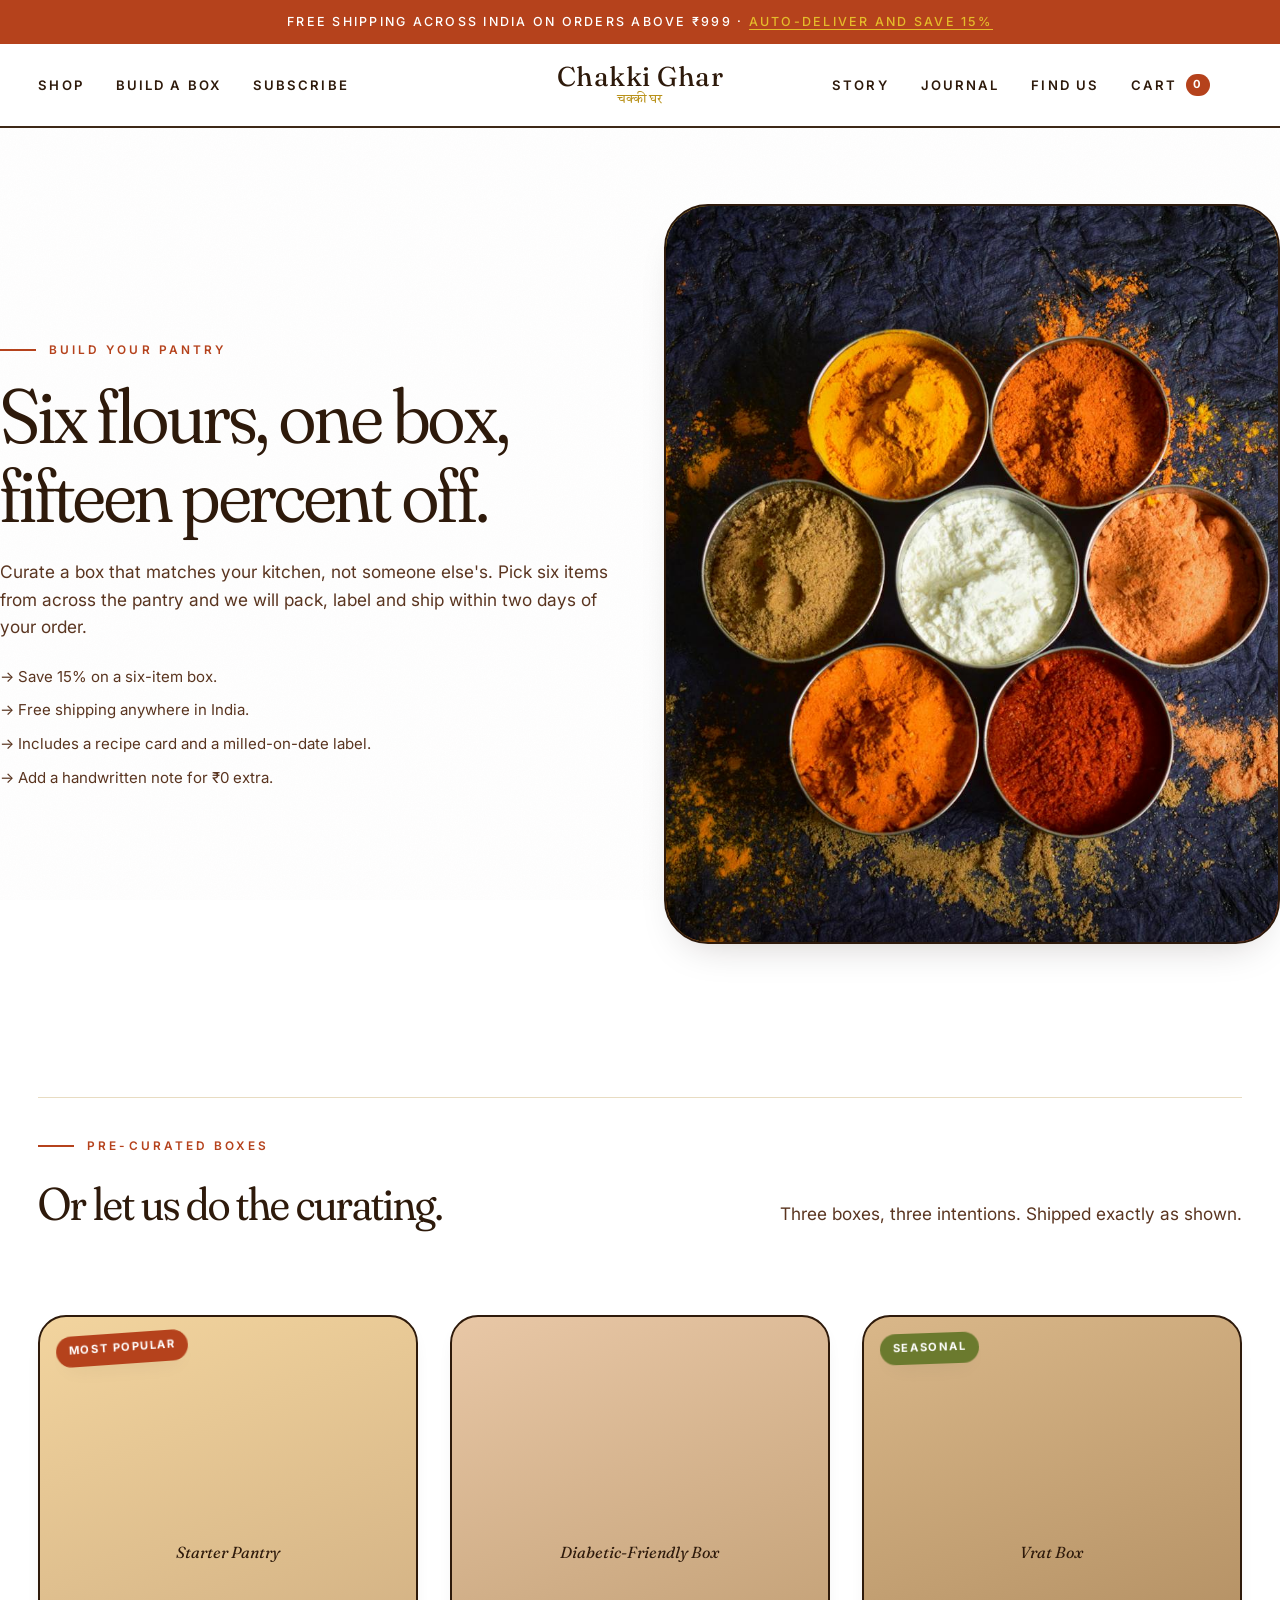
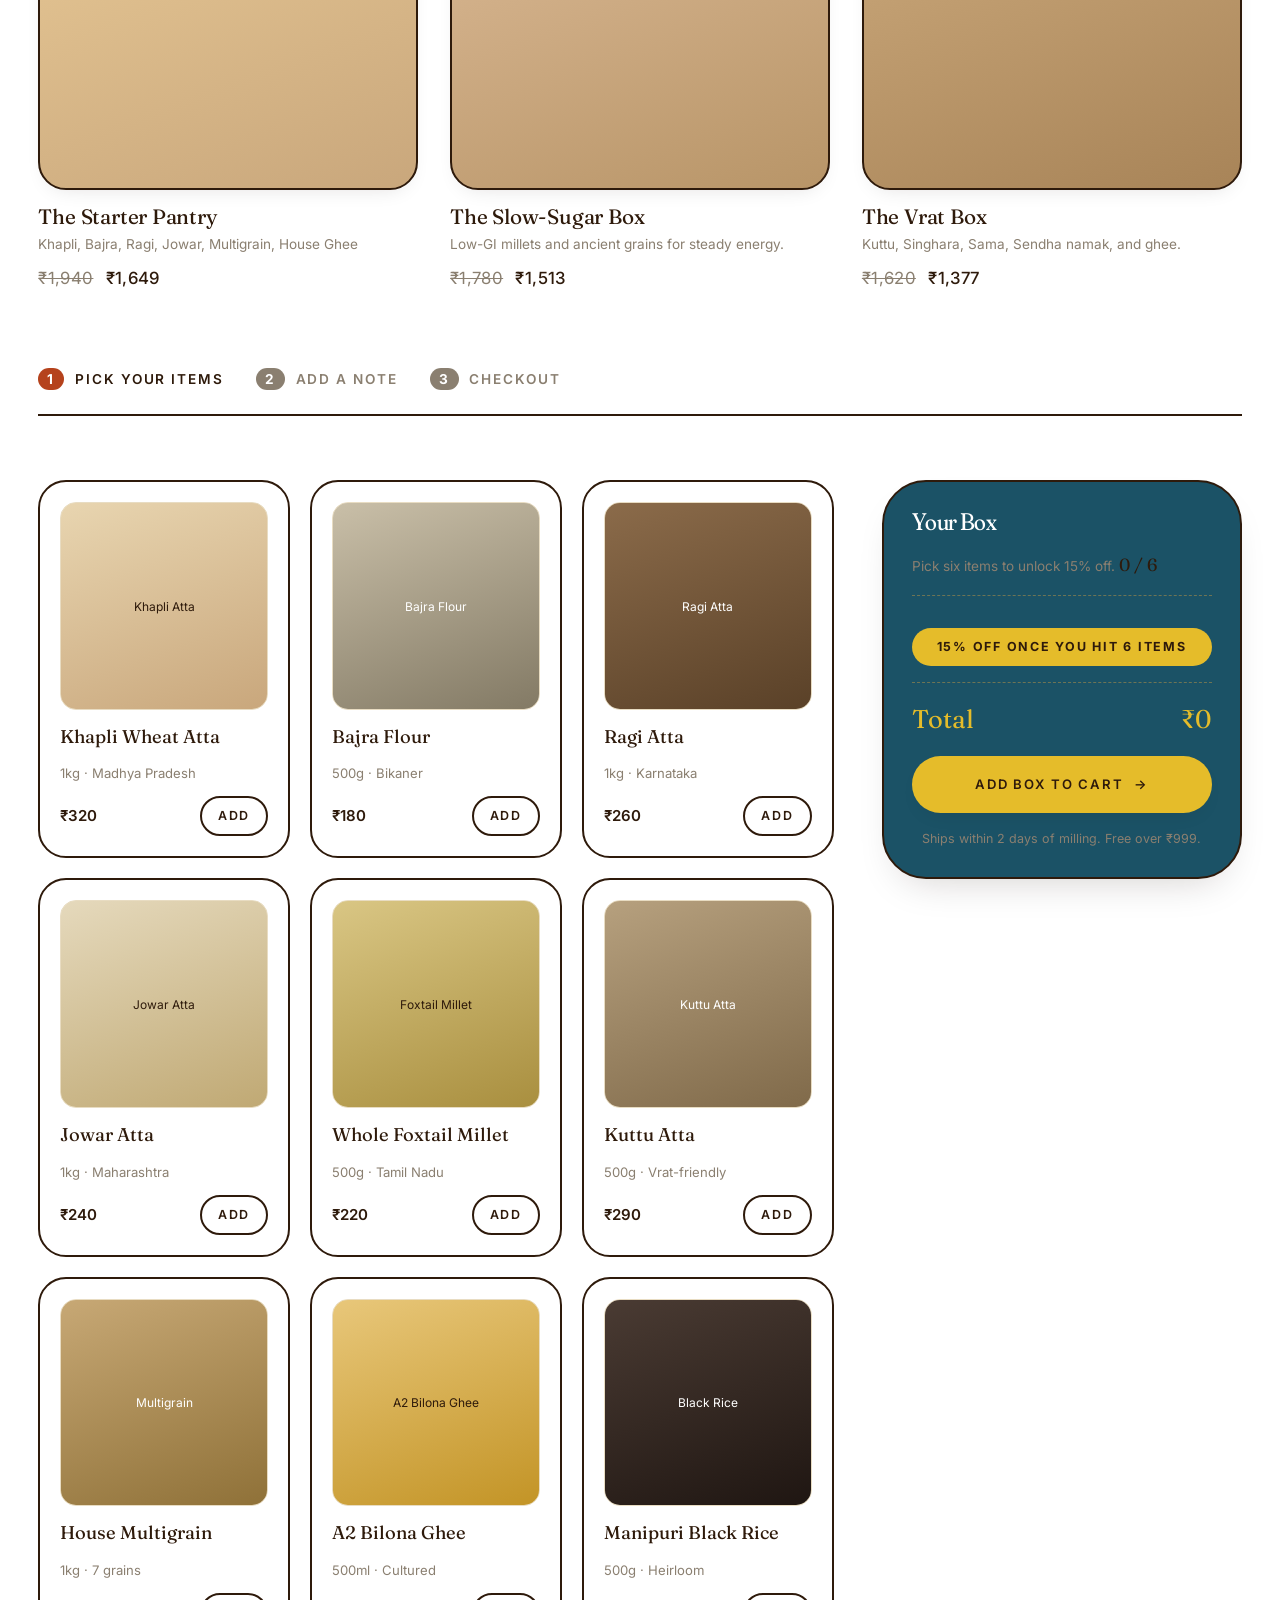
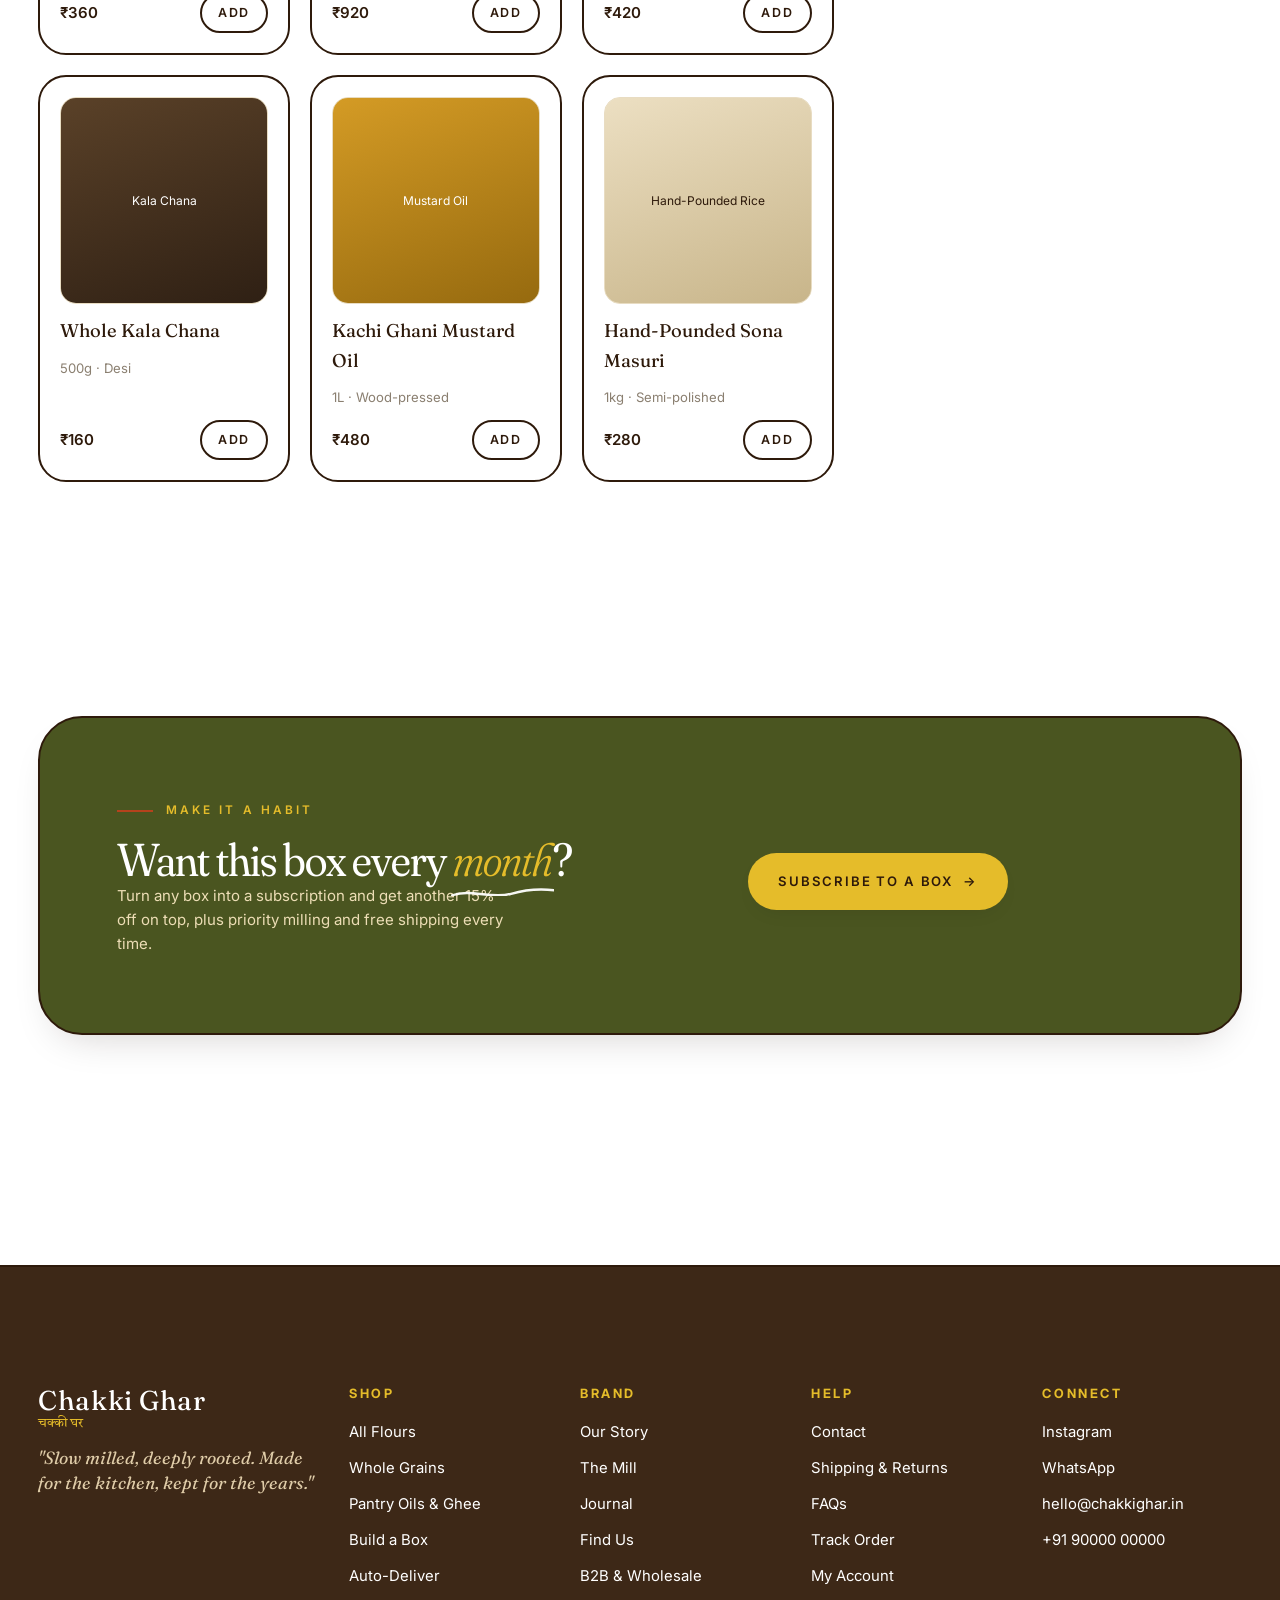
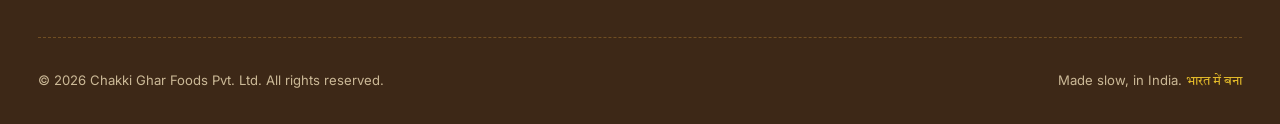
==== bundles.html @ f252a750 "Add files via upload" ====
<!doctype html>
<html lang="en">
<head>
  <meta charset="utf-8" />
  <meta name="viewport" content="width=device-width, initial-scale=1" />
  <title>Build a Box · Chakki Ghar</title>
  <meta name="description" content="Curate your own pantry box. Six items, fifteen percent off." />
  <link rel="preconnect" href="https://fonts.googleapis.com" />
  <link rel="preconnect" href="https://fonts.gstatic.com" crossorigin />
  <link href="https://fonts.googleapis.com/css2?family=Fraunces:ital,opsz,wght,SOFT@0,9..144,300..600,30..100;1,9..144,300..600,30..100&family=Inter:wght@400;500;600&family=Tiro+Devanagari+Hindi:ital@0;1&display=swap" rel="stylesheet" />
  <link rel="stylesheet" href="assets/css/styles.css" />
</head>
<body>

  <div class="top-bar">Free shipping across India on orders above ₹999 · <a href="subscribe.html">Auto-deliver and save 15%</a></div>

  <header class="site-header">
    <nav class="nav">
      <ul class="nav-links left">
        <li><a href="shop.html">Shop</a></li>
        <li><a href="bundles.html">Build a Box</a></li>
        <li><a href="subscribe.html">Subscribe</a></li>
      </ul>
      <a href="index.html" class="logo">Chakki Ghar<span class="sub deva">चक्की घर</span></a>
      <ul class="nav-links right">
        <li><a href="story.html">Story</a></li>
        <li><a href="journal.html">Journal</a></li>
        <li><a href="locator.html">Find Us</a></li>
        <li><button class="icon-btn"><span class="nav-text">Cart</span><span class="cart-count">0</span></button></li>
        <li><button class="mobile-toggle" id="menuToggle"><span></span><span></span><span></span></button></li>
      </ul>
    </nav>
  </header>

  <nav class="mobile-menu" id="mobileMenu">
    <button class="mobile-close" id="menuClose">Close</button>
    <a href="shop.html">Shop</a><a href="bundles.html">Build a Box</a><a href="subscribe.html">Subscribe</a>
    <a href="story.html">Story</a><a href="journal.html">Journal</a><a href="locator.html">Find Us</a>
  </nav>

  <!-- HERO -->
  <section class="container bundle-hero">
    <div class="reveal">
      <span class="eyebrow">Build Your Pantry</span>
      <h1 style="margin-top: 1rem;">Six flours, one box, fifteen percent off.</h1>
      <p class="lede" style="margin-bottom: 1.5rem;">Curate a box that matches your kitchen, not someone else's. Pick six items from across the pantry and we will pack, label and ship within two days of your order.</p>
      <ul style="list-style: none; display: flex; flex-direction: column; gap: 0.6rem; margin: 1.5rem 0; color: var(--ink-soft);">
        <li>→ Save 15% on a six-item box.</li>
        <li>→ Free shipping anywhere in India.</li>
        <li>→ Includes a recipe card and a milled-on-date label.</li>
        <li>→ Add a handwritten note for ₹0 extra.</li>
      </ul>
    </div>
    <div class="image reveal">
      <img src="assets/images/stock/spices-flatlay.jpg" alt="Editorial flatlay of pantry jars and spices" />
    </div>
  </section>

  <!-- PRESET BOXES -->
  <section class="section-tight">
    <div class="container">
      <div class="section-head reveal">
        <div><span class="eyebrow">Pre-Curated Boxes</span><h2>Or let us do the curating.</h2></div>
        <p class="lede">Three boxes, three intentions. Shipped exactly as shown.</p>
      </div>
      <div class="product-grid" style="grid-template-columns: repeat(3, 1fr);">
        <a href="#" class="product-card reveal">
          <div class="media"><div class="img-placeholder">Starter Pantry</div><div class="badge">Most Popular</div></div>
          <div class="info">
            <span class="name">The Starter Pantry</span>
            <span class="meta">Khapli, Bajra, Ragi, Jowar, Multigrain, House Ghee</span>
            <span class="price"><s>₹1,940</s> ₹1,649</span>
          </div>
        </a>
        <a href="#" class="product-card reveal">
          <div class="media"><div class="img-placeholder">Diabetic-Friendly Box</div></div>
          <div class="info">
            <span class="name">The Slow-Sugar Box</span>
            <span class="meta">Low-GI millets and ancient grains for steady energy.</span>
            <span class="price"><s>₹1,780</s> ₹1,513</span>
          </div>
        </a>
        <a href="#" class="product-card reveal">
          <div class="media"><div class="img-placeholder">Vrat Box</div><div class="badge">Seasonal</div></div>
          <div class="info">
            <span class="name">The Vrat Box</span>
            <span class="meta">Kuttu, Singhara, Sama, Sendha namak, and ghee.</span>
            <span class="price"><s>₹1,620</s> ₹1,377</span>
          </div>
        </a>
      </div>
    </div>
  </section>

  <!-- BUILDER -->
  <section class="container">
    <div class="builder-steps reveal">
      <span class="step active"><span class="num">1</span> Pick your items</span>
      <span class="step"><span class="num">2</span> Add a note</span>
      <span class="step"><span class="num">3</span> Checkout</span>
    </div>

    <div class="bundle-builder">
      <div>
        <div class="builder-grid reveal">
          <div class="b-card" data-price="320">
            <div class="media"><div class="img-placeholder" style="position:absolute;inset:0;display:grid;place-items:center;background:linear-gradient(160deg, #E8D5B0, #C9A77C);font-size:0.75rem;color:var(--ink);">Khapli Atta</div></div>
            <span class="name">Khapli Wheat Atta</span>
            <span class="meta">1kg · Madhya Pradesh</span>
            <div class="add"><span class="price">₹320</span><button>Add</button></div>
          </div>
          <div class="b-card" data-price="180">
            <div class="media"><div class="img-placeholder" style="position:absolute;inset:0;display:grid;place-items:center;background:linear-gradient(160deg, #C9BFA8, #837A65);font-size:0.75rem;color:var(--paper);">Bajra Flour</div></div>
            <span class="name">Bajra Flour</span>
            <span class="meta">500g · Bikaner</span>
            <div class="add"><span class="price">₹180</span><button>Add</button></div>
          </div>
          <div class="b-card" data-price="260">
            <div class="media"><div class="img-placeholder" style="position:absolute;inset:0;display:grid;place-items:center;background:linear-gradient(160deg, #8B6B4A, #5A4128);font-size:0.75rem;color:var(--paper);">Ragi Atta</div></div>
            <span class="name">Ragi Atta</span>
            <span class="meta">1kg · Karnataka</span>
            <div class="add"><span class="price">₹260</span><button>Add</button></div>
          </div>
          <div class="b-card" data-price="240">
            <div class="media"><div class="img-placeholder" style="position:absolute;inset:0;display:grid;place-items:center;background:linear-gradient(160deg, #E5D9BC, #C0A974);font-size:0.75rem;color:var(--ink);">Jowar Atta</div></div>
            <span class="name">Jowar Atta</span>
            <span class="meta">1kg · Maharashtra</span>
            <div class="add"><span class="price">₹240</span><button>Add</button></div>
          </div>
          <div class="b-card" data-price="220">
            <div class="media"><div class="img-placeholder" style="position:absolute;inset:0;display:grid;place-items:center;background:linear-gradient(160deg, #D9C684, #A98F3F);font-size:0.75rem;color:var(--ink);">Foxtail Millet</div></div>
            <span class="name">Whole Foxtail Millet</span>
            <span class="meta">500g · Tamil Nadu</span>
            <div class="add"><span class="price">₹220</span><button>Add</button></div>
          </div>
          <div class="b-card" data-price="290">
            <div class="media"><div class="img-placeholder" style="position:absolute;inset:0;display:grid;place-items:center;background:linear-gradient(160deg, #B6A07E, #806A4A);font-size:0.75rem;color:var(--paper);">Kuttu Atta</div></div>
            <span class="name">Kuttu Atta</span>
            <span class="meta">500g · Vrat-friendly</span>
            <div class="add"><span class="price">₹290</span><button>Add</button></div>
          </div>
          <div class="b-card" data-price="360">
            <div class="media"><div class="img-placeholder" style="position:absolute;inset:0;display:grid;place-items:center;background:linear-gradient(160deg, #C7A875, #8F7138);font-size:0.75rem;color:var(--paper);">Multigrain</div></div>
            <span class="name">House Multigrain</span>
            <span class="meta">1kg · 7 grains</span>
            <div class="add"><span class="price">₹360</span><button>Add</button></div>
          </div>
          <div class="b-card" data-price="920">
            <div class="media"><div class="img-placeholder" style="position:absolute;inset:0;display:grid;place-items:center;background:linear-gradient(160deg, #E8C77A, #C39426);font-size:0.75rem;color:var(--ink);">A2 Bilona Ghee</div></div>
            <span class="name">A2 Bilona Ghee</span>
            <span class="meta">500ml · Cultured</span>
            <div class="add"><span class="price">₹920</span><button>Add</button></div>
          </div>
          <div class="b-card" data-price="420">
            <div class="media"><div class="img-placeholder" style="position:absolute;inset:0;display:grid;place-items:center;background:linear-gradient(160deg, #4A3B33, #1F1612);font-size:0.75rem;color:var(--paper);">Black Rice</div></div>
            <span class="name">Manipuri Black Rice</span>
            <span class="meta">500g · Heirloom</span>
            <div class="add"><span class="price">₹420</span><button>Add</button></div>
          </div>
          <div class="b-card" data-price="160">
            <div class="media"><div class="img-placeholder" style="position:absolute;inset:0;display:grid;place-items:center;background:linear-gradient(160deg, #5A4128, #2F2014);font-size:0.75rem;color:var(--paper);">Kala Chana</div></div>
            <span class="name">Whole Kala Chana</span>
            <span class="meta">500g · Desi</span>
            <div class="add"><span class="price">₹160</span><button>Add</button></div>
          </div>
          <div class="b-card" data-price="480">
            <div class="media"><div class="img-placeholder" style="position:absolute;inset:0;display:grid;place-items:center;background:linear-gradient(160deg, #D49B25, #966A0F);font-size:0.75rem;color:var(--paper);">Mustard Oil</div></div>
            <span class="name">Kachi Ghani Mustard Oil</span>
            <span class="meta">1L · Wood-pressed</span>
            <div class="add"><span class="price">₹480</span><button>Add</button></div>
          </div>
          <div class="b-card" data-price="280">
            <div class="media"><div class="img-placeholder" style="position:absolute;inset:0;display:grid;place-items:center;background:linear-gradient(160deg, #ECDFC2, #C8B58A);font-size:0.75rem;color:var(--ink);">Hand-Pounded Rice</div></div>
            <span class="name">Hand-Pounded Sona Masuri</span>
            <span class="meta">1kg · Semi-polished</span>
            <div class="add"><span class="price">₹280</span><button>Add</button></div>
          </div>
        </div>
      </div>

      <aside class="bundle-summary reveal">
        <h3>Your Box</h3>
        <p style="font-size: 0.85rem; color: var(--warm-grey);">
          Pick six items to unlock 15% off. <span id="bundleCounter" style="font-family: var(--font-display); font-size: 1.1rem; color: var(--ink);">0 / 6</span>
        </p>
        <ul id="bundleList">
          <li style="color: var(--warm-grey); justify-content: center;">Your box is empty</li>
        </ul>
        <div class="save-tag">15% OFF once you hit 6 items</div>
        <div class="totals" id="bundleTotals">
          <span>Total</span><span>₹0</span>
        </div>
        <button class="btn btn-primary" style="width: 100%; justify-content: center; margin-top: 1rem;">Add Box to Cart <span class="arrow">→</span></button>
        <small style="display: block; text-align: center; margin-top: 1rem; color: var(--warm-grey);">Ships within 2 days of milling. Free over ₹999.</small>
      </aside>
    </div>
  </section>

  <section class="section-tight">
    <div class="container">
      <div class="cta-strip reveal">
        <div>
          <span class="eyebrow" style="color: var(--turmeric);">Make it a Habit</span>
          <h2 style="margin-top: 1rem;">Want this box every <em>month</em>?</h2>
          <p>Turn any box into a subscription and get another 15% off on top, plus priority milling and free shipping every time.</p>
        </div>
        <div class="actions">
          <a href="subscribe.html" class="btn btn-primary">Subscribe to a Box <span class="arrow">→</span></a>
        </div>
      </div>
    </div>
  </section>

  <footer class="site-footer">
    <div class="container">
      <div class="footer-grid">
        <div class="brand-block"><div class="logo">Chakki Ghar<span class="sub deva" style="color: var(--turmeric);">चक्की घर</span></div><p>"Slow milled, deeply rooted. Made for the kitchen, kept for the years."</p></div>
        <div><h4>Shop</h4><ul><li><a href="shop.html">All Flours</a></li><li><a href="shop.html">Whole Grains</a></li><li><a href="shop.html">Pantry Oils &amp; Ghee</a></li><li><a href="bundles.html">Build a Box</a></li><li><a href="subscribe.html">Auto-Deliver</a></li></ul></div>
        <div><h4>Brand</h4><ul><li><a href="story.html">Our Story</a></li><li><a href="story.html">The Mill</a></li><li><a href="journal.html">Journal</a></li><li><a href="locator.html">Find Us</a></li><li><a href="locator.html">B2B &amp; Wholesale</a></li></ul></div>
        <div><h4>Help</h4><ul><li><a href="#">Contact</a></li><li><a href="#">Shipping &amp; Returns</a></li><li><a href="#">FAQs</a></li><li><a href="#">Track Order</a></li><li><a href="#">My Account</a></li></ul></div>
        <div><h4>Connect</h4><ul><li><a href="#">Instagram</a></li><li><a href="#">WhatsApp</a></li><li><a href="mailto:hello@chakkighar.in">hello@chakkighar.in</a></li><li><a href="tel:+919000000000">+91 90000 00000</a></li></ul></div>
      </div>
      <div class="footer-bottom"><span>© 2026 Chakki Ghar Foods Pvt. Ltd. All rights reserved.</span><span>Made slow, in India. <span class="deva" style="color: var(--turmeric);">भारत में बना</span></span></div>
    </div>
  </footer>

  <script src="assets/js/main.js"></script>
</body>
</html>
---- assets/css/styles.css ----
/* ============================================================
   Chakki Ghar v2 · Indian maximalism, flowy editorial
   ============================================================ */

:root {
  /* Surfaces — white base */
  --white:        #FFFFFF;
  --cream:        #FFFFFF;
  --cream-soft:   #FAF6EC;
  --paper:        #FFFFFF;
  --paper-2:      #F4ECD8;
  --ink:          #2E1A0B;        /* dark brown body text */
  --ink-soft:     #5A3520;
  --warm-grey:    #8A7F70;
  --warm-grey-2:  #B5A88F;

  /* Five-colour Indian palette */
  --rust:         #B5421C;        /* rust red */
  --rust-deep:    #7E2A0E;
  --peacock:      #1B5266;        /* peacock blue */
  --peacock-deep: #0D344A;
  --teal:         #0E5C58;        /* teal green (more green than peacock) */
  --teal-deep:    #073F3C;
  --brown:        #3D2817;        /* dark brown */
  --brown-deep:   #1F1208;
  --olive:        #6B7A2E;        /* olive green */
  --olive-deep:   #4A5520;
  --yellow:       #E5BC2A;        /* yellow */
  --yellow-deep:  #B89017;
  --ochre:        #C4862A;

  /* Backward-compatible aliases (selectors use these names) */
  --marigold:     #E5BC2A;        /* maps to yellow */
  --marigold-deep:#B89017;
  --kumkum:       #B5421C;        /* maps to rust */
  --kumkum-deep:  #7E2A0E;
  --indigo:       #3D2817;        /* maps to dark brown */
  --indigo-deep:  #1F1208;
  --magenta:      #6B7A2E;        /* maps to olive */
  --magenta-deep: #4A5520;
  --emerald:      #6B7A2E;
  --saffron:      #C4862A;
  --terracotta:   #B5421C;
  --turmeric:     #E5BC2A;
  --border:       #E8DCC2;

  --shadow:       0 18px 40px -20px rgba(26,15,8,0.22);
  --shadow-soft:  0 8px 22px -12px rgba(26,15,8,0.16);

  /* Type */
  --font-display: "Fraunces", "Cormorant Garamond", Georgia, serif;
  --font-body:    "Inter", -apple-system, BlinkMacSystemFont, "Segoe UI", sans-serif;
  --font-deva:    "Tiro Devanagari Hindi", "Fraunces", serif;

  --fs-hero:      clamp(3.2rem, 9vw, 8rem);
  --fs-display:   clamp(2.4rem, 5.5vw, 4.8rem);
  --fs-h2:        clamp(1.9rem, 3.6vw, 3rem);
  --fs-h3:        clamp(1.2rem, 1.9vw, 1.55rem);
  --fs-eyebrow:   0.74rem;
  --fs-body:      0.94rem;
  --fs-lede:      clamp(0.98rem, 1.35vw, 1.1rem);
  --fs-small:     0.82rem;

  --container:    1340px;
  --gutter:       clamp(1.25rem, 3vw, 2.5rem);
  --radius-sm:    6px;
  --radius:       16px;
  --radius-lg:    28px;
  --radius-xl:    44px;
  --radius-pill:  999px;
  --ease:         cubic-bezier(0.2, 0.7, 0.2, 1);
}

/* RESET */
*, *::before, *::after { box-sizing: border-box; }
* { margin: 0; padding: 0; }
html { scroll-behavior: smooth; -webkit-text-size-adjust: 100%; }
body {
  font-family: var(--font-body);
  font-size: var(--fs-body);
  line-height: 1.6;
  color: var(--ink);
  background: var(--cream);
  -webkit-font-smoothing: antialiased;
  text-rendering: optimizeLegibility;
  overflow-x: hidden;
  position: relative;
}
img, video { max-width: 100%; height: auto; display: block; }
button { font: inherit; color: inherit; background: none; border: none; cursor: pointer; }
a { color: inherit; text-decoration: none; }

/* Paper grain overlay */
body::before {
  content: "";
  position: fixed; inset: 0;
  pointer-events: none;
  z-index: 1;
  opacity: 0.45;
  mix-blend-mode: multiply;
  background-image: url("data:image/svg+xml;utf8,<svg xmlns='http://www.w3.org/2000/svg' width='240' height='240'><filter id='n'><feTurbulence type='fractalNoise' baseFrequency='0.85' numOctaves='2' stitchTiles='stitch'/><feColorMatrix values='0 0 0 0 0.15  0 0 0 0 0.10  0 0 0 0 0.05  0 0 0 0.04 0'/></filter><rect width='100%' height='100%' filter='url(%23n)'/></svg>");
}

/* TYPOGRAPHY */
h1, h2, h3, h4, h5 {
  font-family: var(--font-display);
  font-weight: 380;
  font-variation-settings: "opsz" 144, "SOFT" 70;
  line-height: 1.03;
  letter-spacing: -0.022em;
  color: var(--ink);
}
h1 { font-size: var(--fs-display); font-weight: 360; }
h2 { font-size: var(--fs-h2); font-weight: 380; }
h3 { font-size: var(--fs-h3); font-weight: 430; }

em, .em {
  font-style: italic;
  color: var(--kumkum);
  position: relative;
  font-weight: 320;
}
/* Hand-drawn squiggle under italics */
em::after, .em::after {
  content: "";
  position: absolute;
  left: -2%; right: -2%;
  bottom: -0.18em;
  height: 0.18em;
  background: url("data:image/svg+xml;utf8,<svg xmlns='http://www.w3.org/2000/svg' viewBox='0 0 120 12' preserveAspectRatio='none'><path d='M0 8 C 20 0, 40 12, 60 6 S 100 0, 120 6' fill='none' stroke='%23E5BC2A' stroke-width='2.5' stroke-linecap='round'/></svg>") repeat-x;
  background-size: 120px 12px;
  opacity: 0.95;
}

.deva {
  font-family: var(--font-deva);
  font-weight: 400;
  letter-spacing: 0;
  color: var(--kumkum);
}

.eyebrow {
  font-family: var(--font-body);
  font-size: var(--fs-eyebrow);
  font-weight: 600;
  letter-spacing: 0.26em;
  text-transform: uppercase;
  color: var(--rust);
  display: inline-flex;
  align-items: center;
  gap: 0.8rem;
}
.eyebrow::before {
  content: "";
  width: 36px;
  height: 2px;
  background: var(--rust);
  flex-shrink: 0;
}

.lede {
  font-size: var(--fs-lede);
  line-height: 1.6;
  color: var(--ink-soft);
  max-width: 56ch;
}

/* LAYOUT */
.container {
  max-width: var(--container);
  margin: 0 auto;
  padding-left: var(--gutter);
  padding-right: var(--gutter);
  position: relative;
  z-index: 2;
}
.section {
  padding: clamp(5.5rem, 11vw, 11rem) 0;
  position: relative;
  z-index: 2;
}
.section + .section { padding-top: clamp(4rem, 8vw, 7rem); }
.section-tight { padding: clamp(3rem, 6vw, 5rem) 0; }
.section-roomy { padding: clamp(7rem, 14vw, 13rem) 0; }
.divider { height: 1px; background: var(--border); border: 0; margin: 0; }

.flex { display: flex; }
.gap-1 { gap: 0.5rem; }
.gap-2 { gap: 1rem; }
.gap-3 { gap: 1.5rem; }
.gap-4 { gap: 2rem; }

/* SECTION VARIANTS — Indian maximalism: rotating colour backgrounds */
.bg-cream    { background: var(--cream); color: var(--ink); }
.bg-paper    { background: var(--paper); color: var(--ink); }
.bg-marigold { background: var(--marigold); color: var(--ink); }
.bg-kumkum   { background: var(--kumkum); color: var(--paper); }
.bg-peacock  { background: var(--peacock); color: var(--paper); }
.bg-indigo   { background: var(--indigo); color: var(--paper); }
.bg-magenta  { background: var(--magenta); color: var(--paper); }
.bg-ink      { background: var(--ink); color: var(--paper); }
.bg-kumkum h1, .bg-kumkum h2, .bg-kumkum h3,
.bg-peacock h1, .bg-peacock h2, .bg-peacock h3,
.bg-indigo h1, .bg-indigo h2, .bg-indigo h3,
.bg-magenta h1, .bg-magenta h2, .bg-magenta h3,
.bg-ink h1, .bg-ink h2, .bg-ink h3 { color: var(--white); }

/* Text inversion inside coloured panels */
.bg-kumkum p, .bg-peacock p, .bg-indigo p, .bg-magenta p, .bg-ink p,
.bg-kumkum .lede, .bg-peacock .lede, .bg-indigo .lede, .bg-magenta .lede, .bg-ink .lede {
  color: rgba(255, 255, 255, 0.88);
}
.bg-kumkum .eyebrow, .bg-peacock .eyebrow, .bg-indigo .eyebrow,
.bg-magenta .eyebrow, .bg-ink .eyebrow { color: var(--yellow); }
.bg-kumkum .eyebrow::before, .bg-peacock .eyebrow::before,
.bg-indigo .eyebrow::before, .bg-magenta .eyebrow::before,
.bg-ink .eyebrow::before { background: var(--yellow); }
.bg-kumkum .story-quote, .bg-peacock .story-quote,
.bg-indigo .story-quote, .bg-magenta .story-quote,
.bg-ink .story-quote { color: var(--white); border-left-color: var(--yellow); }
.bg-kumkum .story-quote::before, .bg-peacock .story-quote::before,
.bg-indigo .story-quote::before, .bg-magenta .story-quote::before,
.bg-ink .story-quote::before { background: var(--yellow); }
.bg-kumkum .story-quote cite, .bg-peacock .story-quote cite,
.bg-indigo .story-quote cite, .bg-magenta .story-quote cite,
.bg-ink .story-quote cite { color: var(--yellow); }
.bg-kumkum .btn-text, .bg-peacock .btn-text,
.bg-indigo .btn-text, .bg-magenta .btn-text,
.bg-ink .btn-text { color: var(--white); border-bottom-color: var(--yellow); }
.bg-kumkum .btn-text:hover, .bg-peacock .btn-text:hover,
.bg-indigo .btn-text:hover, .bg-magenta .btn-text:hover,
.bg-ink .btn-text:hover { color: var(--yellow); }
.bg-kumkum .section-head, .bg-peacock .section-head,
.bg-indigo .section-head, .bg-magenta .section-head,
.bg-ink .section-head { border-top-color: rgba(255, 255, 255, 0.25); }

/* All decorative pattern utility classes removed in favour of photography-led layout */

/* ============== Rust theme — applied to body on selected pages ============== */
/* To switch to dark brown instead, change var(--rust-deep) below to var(--brown). */
body.theme-rust { background: var(--rust-deep); color: var(--white); }

body.theme-rust h1,
body.theme-rust h2,
body.theme-rust h3,
body.theme-rust h4,
body.theme-rust h5 { color: var(--white); }

body.theme-rust em { color: var(--yellow); }

body.theme-rust p,
body.theme-rust .lede { color: rgba(255, 255, 255, 0.88); }

body.theme-rust .eyebrow { color: var(--yellow); }
body.theme-rust .eyebrow::before { background: var(--yellow); }

body.theme-rust .section-head { border-top-color: rgba(255, 255, 255, 0.25); }
body.theme-rust .press {
  border-top-color: rgba(255, 255, 255, 0.30);
  border-bottom-color: rgba(255, 255, 255, 0.30);
}
body.theme-rust .press .label { color: var(--yellow); }
body.theme-rust .press .name { color: rgba(255, 255, 255, 0.85); }

body.theme-rust .btn-outline { color: var(--white); border-color: var(--white); }
body.theme-rust .btn-outline:hover { background: var(--white); color: var(--rust); }
body.theme-rust .btn-primary { background: var(--white); color: var(--rust); }
body.theme-rust .btn-primary:hover { background: var(--yellow); color: var(--ink); }

body.theme-rust .pillar .num { color: var(--yellow); }
body.theme-rust .pillar p { color: rgba(255, 255, 255, 0.88); }

body.theme-rust .product-card .name { color: var(--white); }
body.theme-rust .product-card .meta { color: rgba(255, 255, 255, 0.72); }
body.theme-rust .product-card .price { color: var(--yellow); }
body.theme-rust .product-card .price s { color: rgba(255, 255, 255, 0.5); }
body.theme-rust .product-card .media { border-color: rgba(255, 255, 255, 0.25); }
body.theme-rust .product-card .media .quick { background: var(--white); color: var(--ink); }

body.theme-rust .process-card h3 { color: var(--white); }
body.theme-rust .process-card p { color: rgba(255, 255, 255, 0.88); }
body.theme-rust .process-card .label .num { color: var(--yellow); }
body.theme-rust .process-card .media { border-color: rgba(255, 255, 255, 0.25); }

body.theme-rust .j-card h3 { color: var(--white); }
body.theme-rust .j-card p { color: rgba(255, 255, 255, 0.85); }
body.theme-rust .j-card .read-more { color: var(--white); border-bottom-color: var(--yellow); }
body.theme-rust .j-card .media { border-color: rgba(255, 255, 255, 0.25); }

body.theme-rust .hero-stats-strip { background: var(--white); border-bottom-color: var(--brown); }
/* hero stats strip keeps its white surface for breathing room */

body.theme-rust .site-header { background: var(--white); color: var(--ink); }
body.theme-rust .site-header .nav-links a,
body.theme-rust .site-header .icon-btn,
body.theme-rust .site-header .logo { color: var(--ink); }
body.theme-rust .site-header .logo .sub { color: var(--rust); }
body.theme-rust .site-header .nav-links a::after { background: var(--rust); }
body.theme-rust .site-header .icon-btn:hover { color: var(--rust); }
body.theme-rust .site-header .cart-count { background: var(--rust); color: var(--white); }
body.theme-rust .site-header .mobile-toggle span { background: var(--ink); }

body.theme-rust .top-bar { background: var(--yellow); color: var(--ink); font-weight: 600; }
body.theme-rust .top-bar a { color: var(--rust); border-bottom: 1px solid var(--rust); }
body.theme-rust .top-bar a:hover { color: var(--ink); border-bottom-color: var(--ink); }

/* ===== Coloured section variants for rhythm on the rust home page ===== */

/* Darker — near-black brown */
.section-darker {
  background: var(--brown-deep);
  color: var(--white);
}
.section-darker h1,
.section-darker h2,
.section-darker h3,
.section-darker h4 { color: var(--white); }
.section-darker .eyebrow { color: var(--yellow); }
.section-darker .eyebrow::before { background: var(--yellow); }
.section-darker .lede,
.section-darker p { color: rgba(255, 255, 255, 0.88); }
.section-darker .pillar .num { color: var(--yellow); }
.section-darker .section-head { border-top-color: rgba(255, 255, 255, 0.25); }

/* Peacock with yellow jaali (lattice) pattern */
.section-peacock-jaali {
  background: var(--peacock-deep);
  position: relative;
  overflow: hidden;
  color: var(--white);
}
.section-peacock-jaali::before {
  content: "";
  position: absolute;
  inset: 0;
  pointer-events: none;
  opacity: 0.32;
  background-image: url("data:image/svg+xml;utf8,<svg xmlns='http://www.w3.org/2000/svg' width='80' height='80' viewBox='0 0 80 80'><g fill='none' stroke='%23E5BC2A' stroke-width='1.3'><path d='M 40 4 L 76 40 L 40 76 L 4 40 Z'/><path d='M 40 22 L 58 40 L 40 58 L 22 40 Z'/></g></svg>");
  background-size: 80px 80px;
  background-repeat: repeat;
  z-index: 0;
}
.section-peacock-jaali > .container { position: relative; z-index: 1; }
.section-peacock-jaali h1,
.section-peacock-jaali h2,
.section-peacock-jaali h3,
.section-peacock-jaali h4 { color: var(--white); }
.section-peacock-jaali .eyebrow { color: var(--yellow); }
.section-peacock-jaali .eyebrow::before { background: var(--yellow); }
.section-peacock-jaali .lede,
.section-peacock-jaali p { color: rgba(255, 255, 255, 0.88); }
.section-peacock-jaali .process-card .label .num { color: var(--yellow); }
.section-peacock-jaali .section-head { border-top-color: rgba(255, 255, 255, 0.25); }
.section-peacock-jaali .process-card .media { border-color: rgba(255, 255, 255, 0.30); }

/* White section — used to give product photography a clean ground.
   Prefixed with body.theme-rust so it out-specifies the theme-rust text-inversion rules. */
body.theme-rust .section-white,
.section-white {
  background: var(--white);
  color: var(--ink);
}
body.theme-rust .section-white h1,
body.theme-rust .section-white h2,
body.theme-rust .section-white h3,
body.theme-rust .section-white h4,
.section-white h1,
.section-white h2,
.section-white h3,
.section-white h4 { color: var(--ink); }
body.theme-rust .section-white .eyebrow,
.section-white .eyebrow { color: var(--rust); }
body.theme-rust .section-white .eyebrow::before,
.section-white .eyebrow::before { background: var(--rust); }
body.theme-rust .section-white .lede,
body.theme-rust .section-white p,
.section-white .lede,
.section-white p { color: var(--ink-soft); }
body.theme-rust .section-white .section-head,
.section-white .section-head { border-top-color: var(--border); }
body.theme-rust .section-white .product-card .name,
.section-white .product-card .name { color: var(--ink); }
body.theme-rust .section-white .product-card .meta,
.section-white .product-card .meta { color: var(--warm-grey); }
body.theme-rust .section-white .product-card .price,
.section-white .product-card .price { color: var(--ink); }
body.theme-rust .section-white .product-card .price s,
.section-white .product-card .price s { color: var(--warm-grey); }
body.theme-rust .section-white .product-card .media,
.section-white .product-card .media { border-color: var(--brown); }
body.theme-rust .section-white .product-card .media .quick,
.section-white .product-card .media .quick { background: var(--ink); color: var(--paper); }
body.theme-rust .section-white .btn-outline,
.section-white .btn-outline { color: var(--ink); border-color: var(--ink); }
body.theme-rust .section-white .btn-outline:hover,
.section-white .btn-outline:hover { background: var(--ink); color: var(--white); }

/* Teal green section */
.section-teal {
  background: var(--teal);
  color: var(--white);
  position: relative;
}
.section-teal h1,
.section-teal h2,
.section-teal h3,
.section-teal h4 { color: var(--white); }
.section-teal .eyebrow { color: var(--yellow); }
.section-teal .eyebrow::before { background: var(--yellow); }
.section-teal .lede,
.section-teal p { color: rgba(255, 255, 255, 0.88); }
.section-teal .section-head { border-top-color: rgba(255, 255, 255, 0.25); }
.section-teal .j-card h3 { color: var(--white); }
.section-teal .j-card p { color: rgba(255, 255, 255, 0.85); }
.section-teal .j-card .read-more { color: var(--white); border-bottom-color: var(--yellow); }
.section-teal .j-card .media { border-color: rgba(255, 255, 255, 0.30); }
.section-teal .btn-outline { color: var(--white); border-color: var(--white); }
.section-teal .btn-outline:hover { background: var(--white); color: var(--teal); }

/* Press content overrides for teal-green panel */
body.theme-rust .section-teal .press .label,
.section-teal .press .label { color: var(--yellow); }
body.theme-rust .section-teal .press .name,
.section-teal .press .name { color: rgba(255, 255, 255, 0.92); }
body.theme-rust .section-teal .press,
.section-teal .press {
  border-top-color: rgba(255, 255, 255, 0.30);
  border-bottom-color: rgba(255, 255, 255, 0.30);
}

/* Olive-deep section — used on Press strip */
body.theme-rust .section-olive-deep,
.section-olive-deep {
  background: var(--olive-deep);
  color: var(--white);
}
body.theme-rust .section-olive-deep .press .label,
.section-olive-deep .press .label { color: var(--yellow); }
body.theme-rust .section-olive-deep .press .name,
.section-olive-deep .press .name { color: rgba(255, 255, 255, 0.92); }
body.theme-rust .section-olive-deep .press,
.section-olive-deep .press {
  border-top-color: rgba(255, 255, 255, 0.30);
  border-bottom-color: rgba(255, 255, 255, 0.30);
}

/* Subtle yellow band — used for tight strips like Press */
body.theme-rust .section-yellow-soft,
.section-yellow-soft {
  background: var(--yellow);
  color: var(--ink);
}
body.theme-rust .section-yellow-soft .press .label,
.section-yellow-soft .press .label { color: var(--rust); }
body.theme-rust .section-yellow-soft .press .name,
.section-yellow-soft .press .name { color: var(--ink-soft); }
body.theme-rust .section-yellow-soft .press,
.section-yellow-soft .press {
  border-top-color: var(--ink);
  border-bottom-color: var(--ink);
}

/* Cream section — warm editorial breather, used on Journal */
body.theme-rust .section-cream,
.section-cream {
  background: var(--cream-soft);
  color: var(--ink);
}
body.theme-rust .section-cream h1,
body.theme-rust .section-cream h2,
body.theme-rust .section-cream h3,
body.theme-rust .section-cream h4,
.section-cream h1,
.section-cream h2,
.section-cream h3,
.section-cream h4 { color: var(--ink); }
body.theme-rust .section-cream .eyebrow,
.section-cream .eyebrow { color: var(--rust); }
body.theme-rust .section-cream .eyebrow::before,
.section-cream .eyebrow::before { background: var(--rust); }
body.theme-rust .section-cream .lede,
body.theme-rust .section-cream p,
.section-cream .lede,
.section-cream p { color: var(--ink-soft); }
body.theme-rust .section-cream .section-head,
.section-cream .section-head { border-top-color: var(--border); }
body.theme-rust .section-cream .j-card h3,
.section-cream .j-card h3 { color: var(--ink); }
body.theme-rust .section-cream .j-card p,
.section-cream .j-card p { color: var(--ink-soft); }
body.theme-rust .section-cream .j-card .read-more,
.section-cream .j-card .read-more { color: var(--ink); border-bottom-color: var(--rust); }
body.theme-rust .section-cream .j-card .media,
.section-cream .j-card .media { border-color: var(--brown); }
body.theme-rust .section-cream .btn-outline,
.section-cream .btn-outline { color: var(--ink); border-color: var(--ink); }
body.theme-rust .section-cream .btn-outline:hover,
.section-cream .btn-outline:hover { background: var(--ink); color: var(--white); }

/* ============== Pattern backgrounds (Indian textile / Madhubani art) ============== */

/* Rust damask — used on Our Story */
body.theme-rust .section-damask-rust,
.section-damask-rust {
  background:
    linear-gradient(rgba(15, 5, 0, 0.42), rgba(15, 5, 0, 0.58)),
    url("../images/patterns/damask-rust.png") center / cover no-repeat fixed;
  position: relative;
}

/* Tile pattern (darker rust) — used on Why Slow Milled / Pillars */
body.theme-rust .section-tile-rust,
.section-tile-rust {
  background:
    linear-gradient(rgba(20, 8, 0, 0.28), rgba(20, 8, 0, 0.42)),
    url("../images/patterns/why-slow-milled-bg.png") center / 800px repeat;
  position: relative;
}

/* Madhubani — used on Press strip, slightly heavier rust-tinted overlay so yellow / cream type reads */
body.theme-rust .section-madhubani-press,
.section-madhubani-press {
  background:
    linear-gradient(rgba(126, 42, 14, 0.55), rgba(126, 42, 14, 0.60)),
    url("../images/patterns/madhubani.png") center / cover no-repeat;
  position: relative;
}

/* Madhubani — used on Newsletter section background (lighter overlay; the yellow card sits on top) */
body.theme-rust .section-madhubani,
.section-madhubani {
  background:
    linear-gradient(rgba(126, 42, 14, 0.30), rgba(126, 42, 14, 0.30)),
    url("../images/patterns/madhubani.png") center / cover no-repeat;
  position: relative;
}

/* Generic image fill inside any media container */
.media img,
.story-cover img,
.pdp-gallery .main img,
.pdp-gallery .thumbs > div img,
.b-card .media img,
.image img {
  width: 100%;
  height: 100%;
  object-fit: cover;
  display: block;
}

/* Process video strip — three editorial autoplay videos */
.process-grid {
  display: grid;
  grid-template-columns: repeat(3, 1fr);
  gap: clamp(1.5rem, 3vw, 2.5rem);
}
.process-card {
  display: flex;
  flex-direction: column;
  gap: 1rem;
  position: relative;
}
.process-card .media {
  aspect-ratio: 4 / 5;
  border-radius: var(--radius-lg);
  overflow: hidden;
  border: 2px solid var(--brown);
  position: relative;
  background: var(--brown-deep);
}
.process-card .media video {
  width: 100%;
  height: 100%;
  object-fit: cover;
  display: block;
}
.process-card .label {
  display: flex;
  align-items: baseline;
  gap: 0.9rem;
}
.process-card .label .num {
  font-family: var(--font-display);
  font-style: italic;
  font-size: 1.5rem;
  color: var(--rust);
  font-weight: 420;
  line-height: 1;
}
.process-card h3 {
  font-size: clamp(1.2rem, 1.7vw, 1.45rem);
  font-weight: 430;
  margin: 0;
}
.process-card p {
  font-size: 0.9rem;
  color: var(--ink-soft);
  line-height: 1.55;
  max-width: 38ch;
}
@media (max-width: 960px) {
  .process-grid { grid-template-columns: 1fr; gap: 2rem; }
}

/* WAVY SCALLOPED SECTION DIVIDER */
.wave-top, .wave-bottom { position: relative; }
.wave-top::before, .wave-bottom::after {
  content: "";
  position: absolute;
  left: 0; right: 0;
  height: 48px;
  background-size: 80px 48px;
  background-repeat: repeat-x;
  z-index: 3;
}
.wave-top::before { top: -1px; }
.wave-bottom::after { bottom: -1px; transform: scaleY(-1); }

/* Scallop carve to cream */
.wave-from-cream::before,
.wave-from-cream::after {
  background-image: url("data:image/svg+xml;utf8,<svg xmlns='http://www.w3.org/2000/svg' viewBox='0 0 80 48' preserveAspectRatio='none'><path d='M0 48 C 20 0, 60 0, 80 48 Z' fill='%23FFFFFF'/></svg>");
}
.wave-from-marigold::before,
.wave-from-marigold::after {
  background-image: url("data:image/svg+xml;utf8,<svg xmlns='http://www.w3.org/2000/svg' viewBox='0 0 80 48' preserveAspectRatio='none'><path d='M0 48 C 20 0, 60 0, 80 48 Z' fill='%23E5BC2A'/></svg>");
}
.wave-from-kumkum::before,
.wave-from-kumkum::after {
  background-image: url("data:image/svg+xml;utf8,<svg xmlns='http://www.w3.org/2000/svg' viewBox='0 0 80 48' preserveAspectRatio='none'><path d='M0 48 C 20 0, 60 0, 80 48 Z' fill='%23B5421C'/></svg>");
}
.wave-from-peacock::before,
.wave-from-peacock::after {
  background-image: url("data:image/svg+xml;utf8,<svg xmlns='http://www.w3.org/2000/svg' viewBox='0 0 80 48' preserveAspectRatio='none'><path d='M0 48 C 20 0, 60 0, 80 48 Z' fill='%231B5266'/></svg>");
}
.wave-from-indigo::before,
.wave-from-indigo::after {
  background-image: url("data:image/svg+xml;utf8,<svg xmlns='http://www.w3.org/2000/svg' viewBox='0 0 80 48' preserveAspectRatio='none'><path d='M0 48 C 20 0, 60 0, 80 48 Z' fill='%233D2817'/></svg>");
}
.wave-from-magenta::before,
.wave-from-magenta::after {
  background-image: url("data:image/svg+xml;utf8,<svg xmlns='http://www.w3.org/2000/svg' viewBox='0 0 80 48' preserveAspectRatio='none'><path d='M0 48 C 20 0, 60 0, 80 48 Z' fill='%236B7A2E'/></svg>");
}
.wave-from-paper::before,
.wave-from-paper::after {
  background-image: url("data:image/svg+xml;utf8,<svg xmlns='http://www.w3.org/2000/svg' viewBox='0 0 80 48' preserveAspectRatio='none'><path d='M0 48 C 20 0, 60 0, 80 48 Z' fill='%23FFFFFF'/></svg>");
}

/* FLOATING DECORATIVE ORNAMENTS */
.ornament {
  position: absolute;
  pointer-events: none;
  z-index: 0;
  opacity: 0.95;
}
.ornament svg { display: block; width: 100%; height: 100%; }

/* BUTTONS */
.btn {
  display: inline-flex;
  align-items: center;
  gap: 0.65rem;
  padding: 1rem 1.75rem;
  font-size: 0.82rem;
  font-weight: 600;
  letter-spacing: 0.14em;
  text-transform: uppercase;
  border-radius: var(--radius-pill);
  transition: transform 0.4s var(--ease), background 0.3s var(--ease), color 0.3s var(--ease), box-shadow 0.3s var(--ease);
  white-space: nowrap;
  border: 2px solid transparent;
  position: relative;
}
.btn:hover { transform: translateY(-2px); }
.btn-primary {
  background: var(--ink);
  color: var(--paper);
  box-shadow: var(--shadow-soft);
}
.btn-primary:hover { background: var(--kumkum); }
.btn-kumkum {
  background: var(--kumkum);
  color: var(--paper);
}
.btn-kumkum:hover { background: var(--kumkum-deep); }
.btn-marigold {
  background: var(--marigold);
  color: var(--ink);
}
.btn-marigold:hover { background: var(--marigold-deep); color: var(--paper); }
.btn-peacock {
  background: var(--peacock);
  color: var(--paper);
}
.btn-peacock:hover { background: var(--peacock-deep); }
.btn-outline {
  background: transparent;
  color: var(--ink);
  border-color: var(--ink);
}
.btn-outline:hover { background: var(--ink); color: var(--paper); }
.bg-kumkum .btn-outline,
.bg-peacock .btn-outline,
.bg-indigo .btn-outline,
.bg-magenta .btn-outline { color: var(--paper); border-color: var(--paper); }
.bg-kumkum .btn-outline:hover,
.bg-peacock .btn-outline:hover,
.bg-indigo .btn-outline:hover,
.bg-magenta .btn-outline:hover { background: var(--paper); color: var(--ink); }
.btn-text {
  padding: 0;
  font-size: 0.85rem;
  letter-spacing: 0.14em;
  font-weight: 600;
  text-transform: uppercase;
  border-bottom: 2px solid var(--kumkum);
  padding-bottom: 4px;
  display: inline-block;
  color: var(--ink);
  transition: color 0.3s var(--ease);
}
.btn-text:hover { color: var(--kumkum); }
.btn .arrow { display: inline-block; transition: transform 0.4s var(--ease); }
.btn:hover .arrow { transform: translateX(4px); }

/* TOP BAR — Kumkum, energetic */
.top-bar {
  background: var(--kumkum);
  color: var(--paper);
  font-size: 0.78rem;
  letter-spacing: 0.18em;
  text-transform: uppercase;
  text-align: center;
  padding: 0.75rem 1rem;
  position: relative;
  z-index: 50;
  font-weight: 500;
}
.top-bar a {
  border-bottom: 1px solid currentColor;
  color: var(--marigold);
}
.top-bar a:hover { color: var(--paper); }

/* HEADER */
.site-header {
  position: sticky;
  top: 0;
  z-index: 40;
  background: var(--white);
  border-bottom: 2px solid var(--brown);
  backdrop-filter: blur(8px);
}
/* removed decorative band — header now ends cleanly at the bottom border */
.nav {
  display: grid;
  grid-template-columns: 1fr auto 1fr;
  align-items: center;
  padding: 1.2rem var(--gutter);
  max-width: var(--container);
  margin: 0 auto;
  gap: 1rem;
}
.nav-links {
  display: flex;
  gap: 2rem;
  list-style: none;
  align-items: center;
}
.nav-links.left { justify-content: flex-start; }
.nav-links.right { justify-content: flex-end; }
.nav-links a {
  font-size: 0.82rem;
  letter-spacing: 0.16em;
  text-transform: uppercase;
  font-weight: 600;
  position: relative;
  padding: 0.5rem 0;
}
.nav-links a::after {
  content: "";
  position: absolute;
  left: 50%; right: 50%;
  bottom: 0;
  height: 2px;
  background: var(--kumkum);
  transition: left 0.4s var(--ease), right 0.4s var(--ease);
  border-radius: 2px;
}
.nav-links a:hover::after { left: 0; right: 0; }

.logo {
  font-family: var(--font-display);
  font-size: 1.7rem;
  font-weight: 430;
  letter-spacing: 0.02em;
  text-align: center;
  line-height: 1;
  position: relative;
}
.logo .sub {
  display: block;
  font-family: var(--font-deva);
  font-size: 0.82rem;
  color: var(--marigold-deep);
  margin-top: 3px;
  letter-spacing: 0;
}
.icon-btn {
  display: inline-flex;
  align-items: center;
  gap: 0.5rem;
  font-size: 0.82rem;
  letter-spacing: 0.16em;
  text-transform: uppercase;
  font-weight: 600;
}
.icon-btn:hover { color: var(--kumkum); }
.cart-count {
  font-size: 0.7rem;
  padding: 2px 7px;
  background: var(--kumkum);
  color: var(--paper);
  border-radius: var(--radius-pill);
  font-weight: 700;
}
.mobile-toggle {
  display: none;
  width: 28px; height: 20px;
  position: relative;
}
.mobile-toggle span {
  display: block;
  position: absolute;
  left: 0; right: 0;
  height: 2px;
  background: var(--ink);
  transition: 0.3s var(--ease);
  border-radius: 2px;
}
.mobile-toggle span:nth-child(1) { top: 0; }
.mobile-toggle span:nth-child(2) { top: 50%; transform: translateY(-50%); }
.mobile-toggle span:nth-child(3) { bottom: 0; }
.mobile-toggle.open span:nth-child(1) { top: 50%; transform: rotate(45deg); }
.mobile-toggle.open span:nth-child(2) { opacity: 0; }
.mobile-toggle.open span:nth-child(3) { bottom: auto; top: 50%; transform: rotate(-45deg); }

/* ========== PREMIUM HERO — full-bleed image with centered text ========== */
.hero {
  position: relative;
  min-height: 88vh;
  overflow: hidden;
  display: grid;
  place-items: center;
  text-align: center;
  padding: clamp(5rem, 10vw, 9rem) clamp(1.5rem, 4vw, 3rem);
  color: var(--white);
  isolation: isolate;
}
/* Background image layer (placeholder gradient; replace with real photo) */
.hero-bg {
  position: absolute;
  inset: 0;
  z-index: 0;
  background:
    /* dark vignette for text legibility */
    linear-gradient(180deg, rgba(31, 18, 8, 0.35) 0%, rgba(31, 18, 8, 0.55) 70%, rgba(31, 18, 8, 0.78) 100%),
    /* warm food-photo placeholder gradient */
    radial-gradient(ellipse at 30% 30%, rgba(229, 188, 42, 0.4), transparent 50%),
    radial-gradient(ellipse at 70% 80%, rgba(181, 66, 28, 0.5), transparent 55%),
    linear-gradient(135deg, #4A2D14 0%, #6E3F1E 40%, #8E5728 70%, #6E3F1E 100%);
  background-size: cover, auto, auto, auto;
  background-position: center;
}
.hero-bg.has-image {
  background:
    linear-gradient(180deg, rgba(31, 18, 8, 0.30) 0%, rgba(31, 18, 8, 0.50) 70%, rgba(31, 18, 8, 0.75) 100%),
    var(--hero-image, none) center / cover no-repeat,
    linear-gradient(135deg, #4A2D14, #8E5728);
}
.hero-bg[data-placeholder]::after {
  content: attr(data-placeholder);
  position: absolute;
  bottom: 1.5rem;
  left: 50%;
  transform: translateX(-50%);
  background: rgba(0, 0, 0, 0.55);
  color: rgba(255, 255, 255, 0.72);
  padding: 0.45rem 1rem;
  border-radius: var(--radius-pill);
  font-size: 0.72rem;
  font-family: var(--font-body);
  letter-spacing: 0.16em;
  text-transform: uppercase;
  font-style: italic;
  border: 1px solid rgba(255, 255, 255, 0.25);
  max-width: 80%;
  text-align: center;
}
/* Hero video element */
.hero-video {
  position: absolute;
  inset: 0;
  z-index: 0;
  width: 100%;
  height: 100%;
  object-fit: cover;
  pointer-events: none;
}
.hero-video + .hero-vignette {
  position: absolute;
  inset: 0;
  z-index: 1;
  pointer-events: none;
  background:
    linear-gradient(180deg, rgba(31, 18, 8, 0.30) 0%, rgba(31, 18, 8, 0.50) 70%, rgba(31, 18, 8, 0.78) 100%);
}

.hero-content {
  position: relative;
  z-index: 3;
  max-width: 780px;
  margin: 0 auto;
}
.hero-deva {
  display: block;
  font-family: var(--font-deva);
  font-size: clamp(0.95rem, 1.4vw, 1.2rem);
  color: var(--yellow);
  letter-spacing: 0.04em;
  margin-bottom: 1.5rem;
  font-weight: 400;
}
.hero-eyebrow {
  font-family: var(--font-body);
  font-size: 0.75rem;
  letter-spacing: 0.28em;
  text-transform: uppercase;
  color: var(--yellow);
  display: inline-flex;
  align-items: center;
  gap: 0.8rem;
  margin-bottom: 2rem;
  font-weight: 500;
}
.hero-eyebrow::before, .hero-eyebrow::after {
  content: "";
  width: 36px; height: 1px;
  background: var(--yellow);
}
.hero-headline {
  font-family: var(--font-display);
  font-size: var(--fs-hero);
  line-height: 0.95;
  font-weight: 340;
  letter-spacing: -0.025em;
  color: var(--white);
  margin-bottom: 1.5rem;
  font-variation-settings: "opsz" 144, "SOFT" 70;
}
.hero-headline em {
  color: var(--yellow);
  font-style: italic;
  font-weight: 320;
}
.hero-headline em::after { display: none; }
.hero-lede {
  font-family: var(--font-body);
  font-size: clamp(1rem, 1.4vw, 1.15rem);
  line-height: 1.65;
  color: rgba(255, 255, 255, 0.92);
  max-width: 52ch;
  margin: 0 auto 2.5rem;
}
.hero-actions {
  display: inline-flex;
  flex-wrap: wrap;
  gap: 0.9rem;
  justify-content: center;
  margin-bottom: 2.5rem;
}
.btn-outline-light {
  background: transparent;
  color: var(--white);
  border: 2px solid var(--white);
  display: inline-flex;
  align-items: center;
  gap: 0.65rem;
  padding: 1rem 1.75rem;
  font-size: 0.78rem;
  font-weight: 600;
  letter-spacing: 0.16em;
  text-transform: uppercase;
  border-radius: var(--radius-pill);
  transition: background 0.3s var(--ease), color 0.3s var(--ease);
}
.btn-outline-light:hover { background: var(--white); color: var(--brown); }

/* Hero stats strip below the photographic hero */
.hero-stats-strip {
  background: var(--white);
  border-bottom: 2px solid var(--brown);
  position: relative;
  z-index: 2;
}
.hero-stats {
  display: grid;
  grid-template-columns: repeat(4, 1fr);
  gap: 2rem;
  padding: clamp(1.75rem, 3.5vw, 2.5rem) 0;
  align-items: center;
}
.hero-stats > div {
  display: flex;
  flex-direction: column;
  gap: 0.35rem;
  text-align: center;
  position: relative;
}
.hero-stats > div + div::before {
  content: "";
  position: absolute;
  left: -1rem; top: 50%;
  transform: translateY(-50%);
  width: 1px; height: 36px;
  background: var(--border);
}
.hero-stats strong {
  font-family: var(--font-display);
  font-size: clamp(1.3rem, 2.2vw, 1.7rem);
  font-weight: 420;
  letter-spacing: -0.02em;
  color: var(--rust);
}
.hero-stats span {
  font-size: 0.72rem;
  letter-spacing: 0.18em;
  text-transform: uppercase;
  color: var(--ink-soft);
  font-weight: 500;
}

/* MARQUEE — Peacock blue with yellow dots */
.marquee {
  background: var(--peacock);
  color: var(--white);
  overflow: hidden;
  padding: 1.4rem 0;
  position: relative;
  z-index: 2;
  border-top: 2px solid var(--brown);
  border-bottom: 2px solid var(--brown);
}
.marquee::before, .marquee::after {
  content: "";
  position: absolute;
  top: 0; bottom: 0;
  width: 80px;
  z-index: 2;
  pointer-events: none;
}
.marquee::before { left: 0; background: linear-gradient(90deg, var(--peacock), transparent); }
.marquee::after  { right: 0; background: linear-gradient(-90deg, var(--peacock), transparent); }
.marquee-track {
  display: flex;
  gap: 3rem;
  white-space: nowrap;
  animation: marquee 38s linear infinite;
  width: max-content;
}
.marquee span {
  font-family: var(--font-display);
  font-style: italic;
  font-size: clamp(1.3rem, 2.6vw, 2.2rem);
  font-weight: 380;
  letter-spacing: -0.01em;
}
.marquee .dot {
  font-style: normal;
  color: var(--marigold);
  font-size: 1.4em;
  line-height: 0.9;
}
@keyframes marquee { to { transform: translateX(-50%); } }

/* PILLARS / VALUE PROPS */
.pillars {
  display: grid;
  grid-template-columns: repeat(3, 1fr);
  gap: clamp(3rem, 6vw, 5rem);
  position: relative;
  z-index: 2;
}
.pillar {
  display: flex;
  flex-direction: column;
  gap: 1.25rem;
  position: relative;
  padding-top: 1rem;
}
.pillar .num {
  font-family: var(--font-display);
  font-style: italic;
  font-size: 2.4rem;
  display: inline-block;
  margin-bottom: 0.5rem;
  font-weight: 420;
  color: var(--rust);
  letter-spacing: 0.05em;
}
.pillar:nth-child(1) .num { color: var(--rust); }
.pillar:nth-child(2) .num { color: var(--peacock); }
.pillar:nth-child(3) .num { color: var(--olive); }

.pillar h3 {
  font-size: 1.6rem;
  font-weight: 420;
  line-height: 1.15;
}
.pillar p { color: var(--ink-soft); max-width: 38ch; }

/* SECTION HEAD */
.section-head {
  display: grid;
  grid-template-columns: 1fr 1fr;
  align-items: end;
  gap: 3rem;
  margin-bottom: clamp(3.5rem, 7vw, 5.5rem);
  position: relative;
  z-index: 2;
  padding-top: 2rem;
  border-top: 1px solid var(--border);
}
.section-head .eyebrow { margin-bottom: 1.5rem; display: inline-flex; }
.section-head h2 { max-width: 16ch; }
.section-head .lede { justify-self: end; max-width: 48ch; }
.section-head + .section-head { margin-top: 4rem; }

/* PRODUCT CARDS */
.product-grid {
  display: grid;
  grid-template-columns: repeat(4, 1fr);
  gap: clamp(2.5rem, 4vw, 3.5rem) clamp(1.5rem, 2.5vw, 2.25rem);
  position: relative;
  z-index: 2;
}
.product-card {
  display: flex;
  flex-direction: column;
  gap: 1rem;
  transition: transform 0.5s var(--ease);
}
.product-card:hover { transform: translateY(-6px); }
.product-card .media {
  aspect-ratio: 4 / 5;
  background: var(--paper-2);
  border-radius: var(--radius-lg);
  position: relative;
  overflow: hidden;
  cursor: pointer;
  border: 2px solid var(--ink);
  box-shadow: var(--shadow-soft);
}
.product-card:nth-child(4n+1) .media { background: linear-gradient(160deg, #F2D49E, #C9A77C); }
.product-card:nth-child(4n+2) .media { background: linear-gradient(160deg, #E8C7A6, #B89568); }
.product-card:nth-child(4n+3) .media { background: linear-gradient(160deg, #D9B789, #A88458); }
.product-card:nth-child(4n+4) .media { background: linear-gradient(160deg, #EED9A8, #C8A66A); }
.product-card .media .img-placeholder {
  position: absolute; inset: 0;
  display: grid; place-items: center;
  font-family: var(--font-display);
  font-style: italic;
  font-size: 1rem;
  color: var(--ink);
  text-align: center;
  padding: 1rem;
}
.product-card .media .badge {
  position: absolute;
  top: 1rem; left: 1rem;
  font-size: 0.7rem;
  letter-spacing: 0.14em;
  text-transform: uppercase;
  background: var(--kumkum);
  color: var(--paper);
  padding: 0.4rem 0.8rem;
  border-radius: var(--radius-pill);
  font-weight: 700;
  transform: rotate(-4deg);
  box-shadow: var(--shadow-soft);
}
.product-card:nth-child(3n+2) .media .badge { background: var(--peacock); transform: rotate(3deg); }
.product-card:nth-child(3n+3) .media .badge { background: var(--magenta); transform: rotate(-2deg); }
.product-card .media .quick {
  position: absolute;
  bottom: 1rem; left: 1rem; right: 1rem;
  background: var(--ink);
  color: var(--paper);
  padding: 0.85rem 1rem;
  font-size: 0.78rem;
  letter-spacing: 0.16em;
  text-transform: uppercase;
  text-align: center;
  border-radius: var(--radius-pill);
  font-weight: 600;
  opacity: 0;
  transform: translateY(8px);
  transition: 0.4s var(--ease);
}
.product-card:hover .media .quick { opacity: 1; transform: translateY(0); }
.product-card .info {
  display: flex;
  flex-direction: column;
  gap: 0.3rem;
}
.product-card .name {
  font-family: var(--font-display);
  font-size: 1.3rem;
  font-weight: 430;
  letter-spacing: -0.01em;
  line-height: 1.1;
}
.product-card .meta { font-size: 0.85rem; color: var(--warm-grey); }
.product-card .price {
  font-size: 1.05rem;
  margin-top: 0.3rem;
  letter-spacing: 0.02em;
  font-weight: 500;
  color: var(--ink);
}
.product-card .price s { color: var(--warm-grey); margin-right: 0.5rem; font-weight: 400; }

/* STORY SPLIT */
.story-split {
  display: grid;
  grid-template-columns: 1fr 1fr;
  gap: clamp(3rem, 8vw, 7rem);
  align-items: center;
  position: relative;
  z-index: 2;
  padding: clamp(1rem, 3vw, 2.5rem) 0;
}
.story-split .media {
  aspect-ratio: 4 / 5;
  background: linear-gradient(140deg, #B17849, #6F4524);
  border-radius: var(--radius-xl);
  position: relative;
  overflow: hidden;
  border: 2px solid var(--ink);
  box-shadow: var(--shadow);
  transform: rotate(-1.5deg);
}
.story-split .media .img-placeholder {
  position: absolute; inset: 0;
  display: grid; place-items: center;
  color: var(--paper);
  font-family: var(--font-display);
  font-style: italic;
  padding: 1rem;
  text-align: center;
}
/* removed mandala accent */
.story-split .copy { max-width: 52ch; }
.story-split h2 { margin-bottom: 1.5rem; }
.story-split p { color: var(--ink-soft); margin-bottom: 1rem; }

.story-quote {
  font-family: var(--font-display);
  font-style: italic;
  font-size: clamp(1.4rem, 2.2vw, 1.9rem);
  line-height: 1.25;
  border-left: 3px solid var(--kumkum);
  padding-left: 1.5rem;
  margin: 2rem 0;
  color: var(--ink);
  position: relative;
}
.story-quote::before {
  content: "";
  position: absolute;
  left: -3px; top: 0; bottom: 0;
  width: 3px;
  background: var(--kumkum);
  border-radius: 3px;
}
.story-quote cite {
  display: block;
  font-style: normal;
  font-family: var(--font-body);
  font-size: 0.78rem;
  letter-spacing: 0.18em;
  text-transform: uppercase;
  color: var(--warm-grey);
  margin-top: 1rem;
  font-weight: 600;
}

/* CTA STRIP — Peacock teal, lots of pop */
.cta-strip {
  background: var(--olive-deep);
  color: var(--paper);
  border-radius: var(--radius-xl);
  padding: clamp(3rem, 6vw, 5rem);
  display: grid;
  grid-template-columns: 1.3fr 0.95fr;
  gap: clamp(2.5rem, 5vw, 4.5rem);
  align-items: center;
  position: relative;
  overflow: visible;
  border: 2px solid var(--ink);
  box-shadow: var(--shadow);
  margin: clamp(3rem, 6vw, 5rem) 0;
  isolation: isolate;
}

/* Subscription section wrapper — tile saffron pattern around the olive box */
body.theme-rust .section-tile-saffron,
.section-tile-saffron {
  background:
    url("../images/patterns/subscription-bg.png") center / 600px repeat;
  position: relative;
}

.cta-strip .cta-content {
  display: flex;
  flex-direction: column;
  gap: 1.2rem;
  position: relative;
  z-index: 2;
}
.cta-strip .cta-content h2 { margin-top: 0.5rem; }

.cta-strip .cta-chips {
  list-style: none;
  display: flex;
  flex-wrap: wrap;
  gap: 0.6rem;
  margin: 0.5rem 0 0;
  padding: 0;
}
.cta-strip .cta-chips li {
  font-size: 0.78rem;
  letter-spacing: 0.06em;
  color: rgba(255, 255, 255, 0.95);
  background: rgba(255, 255, 255, 0.10);
  border: 1px solid rgba(255, 255, 255, 0.28);
  padding: 0.5rem 0.95rem;
  border-radius: var(--radius-pill);
  font-weight: 500;
  display: inline-flex;
  align-items: center;
  gap: 0.55rem;
  transition: background 0.3s var(--ease), transform 0.3s var(--ease);
}
.cta-strip .cta-chips li::before {
  content: "";
  width: 14px;
  height: 2px;
  background: var(--yellow);
  display: inline-block;
}
.cta-strip .cta-chips li:hover {
  background: rgba(255, 255, 255, 0.18);
  transform: translateY(-1px);
}

.cta-strip .actions { margin-top: 0.75rem; display: flex; flex-wrap: wrap; gap: 0.9rem; }

/* Right column — tilted visual with floating price tag and stamp */
.cta-strip .cta-visual {
  position: relative;
  aspect-ratio: 4 / 5;
  border-radius: var(--radius-lg);
  overflow: visible;
  z-index: 2;
}
.cta-strip .cta-visual img {
  width: 100%;
  height: 100%;
  object-fit: cover;
  display: block;
  border-radius: var(--radius-lg);
  border: 3px solid rgba(255, 255, 255, 0.55);
  box-shadow: 0 24px 60px -18px rgba(0, 0, 0, 0.55);
  transform: rotate(2.5deg);
  transition: transform 0.8s var(--ease);
}
.cta-strip:hover .cta-visual img { transform: rotate(2.5deg) scale(1.02); }

.cta-strip .cta-pricetag {
  position: absolute;
  bottom: -16px;
  left: -22px;
  background: var(--yellow);
  color: var(--ink);
  padding: 0.85rem 1.2rem;
  border-radius: var(--radius-pill);
  display: inline-flex;
  align-items: baseline;
  gap: 0.4rem;
  box-shadow: 0 12px 28px -10px rgba(0, 0, 0, 0.35);
  transform: rotate(-4deg);
  z-index: 3;
  border: 2px solid var(--ink);
}
.cta-strip .cta-pricetag-lead {
  font-family: var(--font-display);
  font-style: italic;
  font-size: 0.85rem;
  letter-spacing: 0;
}
.cta-strip .cta-pricetag strong {
  font-family: var(--font-display);
  font-size: 1.55rem;
  font-weight: 430;
  letter-spacing: -0.01em;
  line-height: 1;
}
.cta-strip .cta-pricetag-trail {
  font-size: 0.78rem;
  letter-spacing: 0.06em;
  text-transform: uppercase;
  font-weight: 600;
  opacity: 0.78;
}

.cta-strip .cta-stamp {
  position: absolute;
  top: -22px;
  right: -18px;
  background: var(--white);
  color: var(--olive-deep);
  padding: 0.8rem 1rem;
  border-radius: var(--radius);
  text-align: center;
  display: flex;
  flex-direction: column;
  gap: 2px;
  z-index: 3;
  transform: rotate(7deg);
  box-shadow: 0 10px 24px -10px rgba(0, 0, 0, 0.35);
  border: 2px solid var(--ink);
  min-width: 110px;
}
.cta-strip .cta-stamp .deva {
  font-family: var(--font-deva);
  color: var(--rust);
  font-size: 1.1rem;
  line-height: 1;
}
.cta-strip .cta-stamp > span:not(.deva) {
  font-size: 0.65rem;
  letter-spacing: 0.18em;
  text-transform: uppercase;
  font-weight: 700;
  color: var(--olive-deep);
}

/* removed decorative radial glow */
/* removed concentric ornament */
.cta-strip h2, .cta-strip h2 em { color: var(--paper); }
.cta-strip h2 em { color: var(--marigold); }
.cta-strip h2 em::after {
  background: url("data:image/svg+xml;utf8,<svg xmlns='http://www.w3.org/2000/svg' viewBox='0 0 120 12' preserveAspectRatio='none'><path d='M0 8 C 20 0, 40 12, 60 6 S 100 0, 120 6' fill='none' stroke='%23FFFFFF' stroke-width='2.5' stroke-linecap='round'/></svg>") repeat-x;
  background-size: 120px 12px;
}
.cta-strip p { color: rgba(251, 233, 194, 0.92); margin-top: 0; max-width: 44ch; }
.cta-strip .cta-content .actions { margin-top: 0.5rem; }
.cta-strip .btn-primary { background: var(--marigold); color: var(--ink); }
.cta-strip .btn-primary:hover { background: var(--paper); color: var(--ink); }
.cta-strip .btn-outline { color: var(--paper); border-color: var(--paper); }
.cta-strip .btn-outline:hover { background: var(--paper); color: var(--olive-deep); }

/* JOURNAL */
.journal-grid {
  display: grid;
  grid-template-columns: 1.4fr 1fr 1fr;
  gap: clamp(2.5rem, 4vw, 3.5rem);
  position: relative;
  z-index: 2;
}
.j-card {
  display: flex;
  flex-direction: column;
  gap: 1rem;
  transition: transform 0.5s var(--ease);
}
.j-card:hover { transform: translateY(-4px); }
.j-card .media {
  aspect-ratio: 5 / 4;
  border-radius: var(--radius-lg);
  overflow: hidden;
  position: relative;
  border: 2px solid var(--ink);
  box-shadow: var(--shadow-soft);
}
.j-card:nth-child(3n+1) .media { background: linear-gradient(120deg, var(--peacock), var(--peacock-deep)); }
.j-card:nth-child(3n+2) .media { background: linear-gradient(120deg, var(--magenta), var(--magenta-deep)); }
.j-card:nth-child(3n+3) .media { background: linear-gradient(120deg, var(--marigold), var(--marigold-deep)); }
.j-card.feature .media { aspect-ratio: 5 / 6; }
.j-card .img-placeholder {
  position: absolute; inset: 0;
  display: grid; place-items: center;
  font-family: var(--font-display);
  font-style: italic;
  color: var(--paper);
  text-align: center;
  padding: 1rem;
}
.j-card .tag {
  font-size: 0.72rem;
  letter-spacing: 0.18em;
  text-transform: uppercase;
  color: var(--paper);
  font-weight: 700;
  background: var(--kumkum);
  padding: 0.35rem 0.75rem;
  border-radius: var(--radius-pill);
  align-self: flex-start;
  transform: rotate(-2deg);
}
.j-card:nth-child(3n+2) .tag { background: var(--peacock); transform: rotate(3deg); }
.j-card:nth-child(3n+3) .tag { background: var(--magenta); transform: rotate(-3deg); }
.j-card h3 {
  font-size: clamp(1.3rem, 1.8vw, 1.65rem);
  font-weight: 430;
  line-height: 1.18;
}
.j-card.feature h3 { font-size: clamp(1.7rem, 2.4vw, 2.2rem); }
.j-card p { color: var(--ink-soft); font-size: 0.95rem; }
.j-card .read-more {
  font-size: 0.78rem;
  letter-spacing: 0.16em;
  text-transform: uppercase;
  color: var(--ink);
  font-weight: 600;
  border-bottom: 2px solid var(--kumkum);
  align-self: flex-start;
  padding-bottom: 3px;
}

/* PRESS STRIP */
.press {
  display: grid;
  grid-template-columns: auto repeat(5, 1fr);
  align-items: center;
  gap: clamp(2rem, 4vw, 3.5rem);
  padding: 3rem 0;
  border-top: 2px dashed var(--ink);
  border-bottom: 2px dashed var(--ink);
  position: relative;
  z-index: 2;
}
.press .label {
  font-size: 0.78rem;
  letter-spacing: 0.18em;
  text-transform: uppercase;
  color: var(--kumkum);
  font-weight: 700;
}
.press .name {
  font-family: var(--font-display);
  font-style: italic;
  font-size: clamp(1rem, 1.5vw, 1.35rem);
  text-align: center;
  color: var(--ink-soft);
  font-weight: 420;
}

/* NEWSLETTER — Marigold pop */
.newsletter {
  background: var(--marigold);
  border: 2px solid var(--ink);
  border-radius: var(--radius-xl);
  padding: clamp(3.5rem, 7vw, 6rem);
  display: grid;
  grid-template-columns: 1fr 1fr;
  gap: 4rem;
  align-items: center;
  box-shadow: var(--shadow);
  position: relative;
  overflow: hidden;
}
/* removed dot field ornament */
.newsletter h2 { font-size: clamp(2rem, 3.5vw, 2.8rem); color: var(--ink); }
.newsletter .eyebrow { color: var(--kumkum); }
.newsletter form {
  display: flex;
  gap: 0.5rem;
  border-bottom: 2px solid var(--ink);
  padding-bottom: 0.5rem;
  position: relative;
  z-index: 2;
}
.newsletter input {
  flex: 1;
  border: 0;
  background: transparent;
  padding: 0.7rem 0;
  font: inherit;
  color: var(--ink);
  outline: none;
}
.newsletter input::placeholder { color: var(--ink-soft); opacity: 0.6; }
.newsletter button {
  font-size: 0.82rem;
  letter-spacing: 0.16em;
  text-transform: uppercase;
  font-weight: 700;
  color: var(--ink);
  padding-right: 0.5rem;
}
.newsletter small {
  display: block;
  margin-top: 1rem;
  font-size: 0.82rem;
  color: var(--ink-soft);
  position: relative;
  z-index: 2;
}

/* FOOTER — Deep indigo */
.site-footer {
  background: var(--indigo);
  color: var(--paper);
  padding: clamp(3.5rem, 7vw, 5.5rem) 0 2rem;
  margin-top: clamp(3rem, 6vw, 5rem);
  position: relative;
  overflow: hidden;
  border-top: 2px solid var(--ink);
}
/* removed scalloped top edge — clean horizontal divider instead */
.footer-grid {
  display: grid;
  grid-template-columns: 1.4fr repeat(4, 1fr);
  gap: 2rem;
  margin-bottom: 3rem;
  position: relative;
  z-index: 2;
  padding-top: 2rem;
}
.footer-grid h4 {
  font-family: var(--font-body);
  font-size: 0.8rem;
  letter-spacing: 0.2em;
  text-transform: uppercase;
  font-weight: 700;
  color: var(--marigold);
  margin-bottom: 1.25rem;
}
.footer-grid ul { list-style: none; display: flex; flex-direction: column; gap: 0.7rem; }
.footer-grid a { color: var(--paper); font-size: 0.93rem; transition: color 0.3s; }
.footer-grid a:hover { color: var(--marigold); }
.footer-grid .brand-block .logo { color: var(--paper); text-align: left; }
.footer-grid .brand-block .logo::before, .footer-grid .brand-block .logo::after { background: var(--marigold); }
.footer-grid .brand-block p {
  font-family: var(--font-display);
  font-style: italic;
  font-size: 1.1rem;
  line-height: 1.4;
  margin-top: 1rem;
  color: rgba(251, 233, 194, 0.85);
  max-width: 32ch;
}
.footer-bottom {
  display: flex;
  justify-content: space-between;
  gap: 2rem;
  padding-top: 2rem;
  border-top: 1px dashed rgba(232,169,60,0.3);
  font-size: 0.82rem;
  color: rgba(251, 233, 194, 0.75);
  flex-wrap: wrap;
  position: relative;
  z-index: 2;
}

/* PRODUCT DETAIL PAGE */
.pdp {
  display: grid;
  grid-template-columns: 1.1fr 0.9fr;
  gap: clamp(2rem, 5vw, 5rem);
  padding: clamp(2rem, 5vw, 4rem) 0;
}
.pdp-gallery { display: grid; gap: 1rem; }
.pdp-gallery .main {
  aspect-ratio: 4 / 5;
  background: var(--paper-2);
  border-radius: var(--radius-xl);
  overflow: hidden;
  position: relative;
  border: 2px solid var(--ink);
  box-shadow: var(--shadow);
}
.pdp-gallery .thumbs {
  display: grid;
  grid-template-columns: repeat(4, 1fr);
  gap: 0.75rem;
}
.pdp-gallery .thumbs > div {
  aspect-ratio: 1;
  background: var(--paper-2);
  border-radius: var(--radius);
  cursor: pointer;
  overflow: hidden;
  position: relative;
  border: 2px solid transparent;
  transition: border 0.3s var(--ease);
}
.pdp-gallery .thumbs > div.active { border-color: var(--kumkum); }
.pdp-info { padding-top: 1rem; }
.pdp-info .crumb {
  font-size: 0.78rem;
  letter-spacing: 0.16em;
  text-transform: uppercase;
  color: var(--warm-grey);
  margin-bottom: 1rem;
  font-weight: 500;
}
.pdp-info h1 {
  font-size: clamp(2.4rem, 4vw, 3.6rem);
  margin-bottom: 0.5rem;
}
.pdp-info .tag-line {
  font-family: var(--font-display);
  font-style: italic;
  color: var(--kumkum);
  font-size: 1.25rem;
  margin-bottom: 1.5rem;
}
.pdp-info .price-row {
  display: flex;
  align-items: baseline;
  gap: 1rem;
  margin: 1.5rem 0;
  padding-bottom: 1.5rem;
  border-bottom: 2px dashed var(--border);
}
.pdp-info .price-row .price {
  font-family: var(--font-display);
  font-size: 2rem;
  font-weight: 430;
  color: var(--kumkum);
}
.pdp-info .rating { font-size: 0.85rem; color: var(--warm-grey); }
.pdp-info .stars { color: var(--marigold); letter-spacing: 0.1em; }
.size-options, .pack-options { margin: 1.5rem 0; }
.option-row label {
  display: block;
  font-size: 0.78rem;
  letter-spacing: 0.16em;
  text-transform: uppercase;
  font-weight: 700;
  margin-bottom: 0.75rem;
  color: var(--ink);
}
.option-row .options {
  display: flex;
  flex-wrap: wrap;
  gap: 0.5rem;
}
.option-row .options button {
  padding: 0.7rem 1.1rem;
  border: 2px solid var(--border);
  border-radius: var(--radius-pill);
  font-size: 0.88rem;
  background: var(--paper);
  transition: 0.3s var(--ease);
  font-weight: 500;
}
.option-row .options button.active {
  border-color: var(--ink);
  background: var(--ink);
  color: var(--paper);
}
.option-row .options button:hover { border-color: var(--ink); }
.subscription-toggle {
  border: 2px solid var(--peacock);
  border-radius: var(--radius);
  padding: 1.1rem 1.25rem;
  margin: 1.5rem 0;
  display: grid;
  gap: 0.85rem;
  background: rgba(14, 113, 116, 0.04);
}
.sub-opt {
  display: flex;
  gap: 0.75rem;
  align-items: flex-start;
  cursor: pointer;
}
.sub-opt input { margin-top: 5px; accent-color: var(--peacock); }
.sub-opt .label { font-weight: 600; font-size: 0.96rem; }
.sub-opt .desc { font-size: 0.85rem; color: var(--warm-grey); display: block; margin-top: 2px; }
.sub-opt .save {
  font-size: 0.72rem;
  background: var(--marigold);
  color: var(--ink);
  padding: 2px 10px;
  border-radius: var(--radius-pill);
  margin-left: 0.5rem;
  font-weight: 700;
  letter-spacing: 0.08em;
  text-transform: uppercase;
}
.qty-add {
  display: flex;
  gap: 0.75rem;
  margin: 1.5rem 0;
}
.qty {
  display: flex;
  align-items: center;
  border: 2px solid var(--ink);
  border-radius: var(--radius-pill);
  overflow: hidden;
}
.qty button { padding: 0 1.1rem; height: 100%; font-size: 1.1rem; font-weight: 600; }
.qty input {
  width: 50px;
  text-align: center;
  border: 0;
  background: transparent;
  font: inherit;
  padding: 0.95rem 0;
  outline: none;
  font-weight: 600;
}
.add-to-cart { flex: 1; }
.product-accordion {
  margin-top: 2rem;
  border-top: 2px dashed var(--border);
}
.accordion-item { border-bottom: 1px solid var(--border); }
.accordion-trigger {
  width: 100%;
  text-align: left;
  padding: 1.25rem 0;
  display: flex;
  justify-content: space-between;
  align-items: center;
  font-family: var(--font-body);
  font-size: 0.9rem;
  letter-spacing: 0.14em;
  text-transform: uppercase;
  font-weight: 600;
}
.accordion-trigger .plus {
  font-family: var(--font-display);
  font-size: 1.6rem;
  font-weight: 300;
  transition: transform 0.3s var(--ease);
  color: var(--kumkum);
}
.accordion-item.open .plus { transform: rotate(45deg); }
.accordion-body { max-height: 0; overflow: hidden; transition: max-height 0.4s var(--ease); }
.accordion-item.open .accordion-body { max-height: 500px; }
.accordion-body-inner {
  padding: 0 0 1.5rem;
  color: var(--ink-soft);
  font-size: 0.96rem;
  line-height: 1.7;
}
.accordion-body-inner ul { padding-left: 1.2rem; }

.pdp-trust {
  display: grid;
  grid-template-columns: repeat(3, 1fr);
  gap: 1rem;
  padding: 1.25rem;
  background: var(--marigold);
  border: 2px solid var(--ink);
  border-radius: var(--radius-lg);
  margin-top: 1rem;
}
.pdp-trust .item { text-align: center; font-size: 0.85rem; color: var(--ink); font-weight: 500; }
.pdp-trust .item strong {
  display: block;
  font-family: var(--font-display);
  font-size: 1.1rem;
  font-weight: 430;
  margin-bottom: 4px;
  color: var(--ink);
}

/* SHOP PAGE */
.shop-hero {
  padding: clamp(3rem, 5vw, 5rem) 0 clamp(2rem, 4vw, 3rem);
  display: grid;
  grid-template-columns: 1fr 1fr;
  gap: 3rem;
  align-items: end;
  position: relative;
}
.shop-hero h1 { font-size: clamp(2.8rem, 6vw, 5rem); }
.shop-hero p { color: var(--ink-soft); max-width: 50ch; }

.shop-layout {
  display: grid;
  grid-template-columns: 240px 1fr;
  gap: clamp(2rem, 4vw, 3.5rem);
  padding: 2rem 0 5rem;
}
.shop-filters {
  position: sticky;
  top: 90px;
  align-self: start;
  border-top: 2px solid var(--ink);
  padding-top: 1.5rem;
}
.filter-group { margin-bottom: 2rem; }
.filter-group h4 {
  font-family: var(--font-body);
  font-size: 0.82rem;
  letter-spacing: 0.18em;
  text-transform: uppercase;
  font-weight: 700;
  margin-bottom: 1rem;
  color: var(--kumkum);
}
.filter-group ul { list-style: none; display: flex; flex-direction: column; gap: 0.6rem; }
.filter-group li {
  display: flex;
  justify-content: space-between;
  font-size: 0.92rem;
  cursor: pointer;
  color: var(--ink-soft);
  transition: color 0.2s;
}
.filter-group li:hover, .filter-group li.active { color: var(--kumkum); font-weight: 600; }
.filter-group li .count { color: var(--warm-grey); font-size: 0.8rem; }

.shop-toolbar {
  display: flex;
  justify-content: space-between;
  align-items: center;
  border-top: 2px solid var(--ink);
  border-bottom: 2px solid var(--ink);
  padding: 1rem 0;
  margin-bottom: 2rem;
  font-size: 0.88rem;
  font-weight: 500;
}
.shop-toolbar select {
  border: 0;
  background: transparent;
  font: inherit;
  letter-spacing: 0.1em;
  cursor: pointer;
  padding: 0.25rem 0;
  font-weight: 600;
}

/* JOURNAL HERO */
.journal-hero { padding: clamp(3rem, 6vw, 5rem) 0 clamp(2rem, 4vw, 3rem); }
.journal-hero .deva {
  color: var(--kumkum);
  font-size: 1rem;
  margin-bottom: 1rem;
  display: inline-block;
}
.journal-hero h1 { font-size: clamp(2.6rem, 6vw, 5.5rem); max-width: 14ch; }
.journal-hero p { margin-top: 1.5rem; max-width: 50ch; color: var(--ink-soft); }
.j-tabs {
  display: flex;
  gap: 1.5rem;
  flex-wrap: wrap;
  padding: 1.5rem 0;
  border-top: 2px solid var(--ink);
  border-bottom: 2px solid var(--ink);
  margin: 2rem 0 3rem;
  font-size: 0.85rem;
  letter-spacing: 0.14em;
  text-transform: uppercase;
  font-weight: 600;
}
.j-tabs a {
  color: var(--warm-grey);
  padding: 0.45rem 1rem;
  border-radius: var(--radius-pill);
  transition: 0.3s var(--ease);
}
.j-tabs a.active { color: var(--paper); background: var(--kumkum); }
.j-tabs a:hover { color: var(--ink); }
.j-tabs a.active:hover { color: var(--paper); }

/* BUNDLE BUILDER */
.bundle-hero {
  display: grid;
  grid-template-columns: 1fr 1fr;
  gap: 3rem;
  align-items: center;
  padding: clamp(3rem, 6vw, 5rem) 0;
}
.bundle-hero h1 { font-size: clamp(2.8rem, 6vw, 5rem); margin-bottom: 1.5rem; }
.bundle-hero .image {
  aspect-ratio: 5 / 6;
  background: linear-gradient(140deg, var(--marigold), var(--terracotta));
  border-radius: var(--radius-xl);
  position: relative;
  overflow: hidden;
  border: 2px solid var(--ink);
  box-shadow: var(--shadow);
  transform: rotate(1.5deg);
}
.bundle-hero .image .img-placeholder {
  position: absolute; inset: 0;
  display: grid; place-items: center;
  color: var(--ink);
  font-family: var(--font-display);
  font-style: italic;
  padding: 1rem;
  text-align: center;
}

.bundle-builder {
  display: grid;
  grid-template-columns: 1fr 360px;
  gap: 3rem;
  padding: 2rem 0 5rem;
  align-items: start;
}
.builder-steps {
  display: flex;
  gap: 2rem;
  margin-bottom: 2rem;
  font-size: 0.85rem;
  letter-spacing: 0.14em;
  text-transform: uppercase;
  border-bottom: 2px solid var(--ink);
  padding-bottom: 1.5rem;
  font-weight: 600;
}
.builder-steps .step { color: var(--warm-grey); }
.builder-steps .step.active { color: var(--ink); }
.builder-steps .step .num {
  background: var(--kumkum);
  color: var(--paper);
  padding: 3px 9px;
  border-radius: var(--radius-pill);
  margin-right: 6px;
  font-weight: 700;
}
.builder-steps .step:not(.active) .num { background: var(--warm-grey); }

.builder-grid {
  display: grid;
  grid-template-columns: repeat(3, 1fr);
  gap: 1.25rem;
}
.b-card {
  border: 2px solid var(--ink);
  border-radius: var(--radius-lg);
  padding: 1.25rem;
  background: var(--paper);
  display: flex;
  flex-direction: column;
  gap: 0.75rem;
  transition: transform 0.4s var(--ease);
}
.b-card:hover { transform: translateY(-3px); }
.b-card .media {
  aspect-ratio: 1;
  background: var(--paper-2);
  border-radius: var(--radius);
  position: relative;
  overflow: hidden;
  border: 1px solid var(--border);
}
.b-card .name { font-family: var(--font-display); font-size: 1.15rem; font-weight: 430; }
.b-card .meta { font-size: 0.82rem; color: var(--warm-grey); }
.b-card .add {
  margin-top: auto;
  display: flex;
  justify-content: space-between;
  align-items: center;
}
.b-card .add .price { font-weight: 600; }
.b-card .add button {
  border: 2px solid var(--ink);
  padding: 0.5rem 1rem;
  font-size: 0.78rem;
  letter-spacing: 0.14em;
  text-transform: uppercase;
  border-radius: var(--radius-pill);
  font-weight: 600;
  background: var(--paper);
  transition: 0.3s var(--ease);
}
.b-card .add button:hover { background: var(--ink); color: var(--paper); }

.bundle-summary {
  position: sticky;
  top: 90px;
  background: var(--peacock);
  color: var(--paper);
  border: 2px solid var(--ink);
  border-radius: var(--radius-xl);
  padding: 1.75rem;
  box-shadow: var(--shadow);
}
.bundle-summary h3 { font-size: 1.5rem; margin-bottom: 1rem; color: var(--paper); }
.bundle-summary p { color: rgba(251, 233, 194, 0.85); }
.bundle-summary ul {
  list-style: none;
  display: flex;
  flex-direction: column;
  gap: 0.6rem;
  margin: 1rem 0;
  border-top: 1px dashed rgba(232,169,60,0.4);
  padding-top: 1rem;
}
.bundle-summary li {
  display: flex;
  justify-content: space-between;
  font-size: 0.92rem;
}
.bundle-summary li .x { color: var(--marigold); cursor: pointer; margin-left: 0.5rem; }
.bundle-summary .totals {
  border-top: 1px dashed rgba(232,169,60,0.4);
  padding-top: 1rem;
  margin-top: 1rem;
  display: flex;
  justify-content: space-between;
  font-family: var(--font-display);
  font-size: 1.6rem;
  color: var(--marigold);
}
.bundle-summary .save-tag {
  background: var(--marigold);
  color: var(--ink);
  padding: 0.55rem 0.95rem;
  font-size: 0.78rem;
  letter-spacing: 0.14em;
  text-transform: uppercase;
  border-radius: var(--radius-pill);
  text-align: center;
  margin: 1rem 0;
  font-weight: 700;
}
.bundle-summary .btn { width: 100%; justify-content: center; }
.bundle-summary .btn-primary { background: var(--marigold); color: var(--ink); }
.bundle-summary .btn-primary:hover { background: var(--paper); }

/* LOCATOR PAGE */
.locator-hero { padding: clamp(3rem, 6vw, 5rem) 0; }
.locator-hero h1 { font-size: clamp(2.6rem, 6vw, 5rem); max-width: 16ch; }
.locator-grid {
  display: grid;
  grid-template-columns: 1fr 1fr;
  gap: 3rem;
  padding: 2rem 0 4rem;
}
.map-placeholder {
  aspect-ratio: 4 / 5;
  background:
    radial-gradient(circle at 30% 30%, rgba(196,18,58,0.22), transparent 30%),
    radial-gradient(circle at 70% 60%, rgba(232,169,60,0.3), transparent 30%),
    radial-gradient(circle at 50% 80%, rgba(14,113,116,0.22), transparent 30%),
    linear-gradient(135deg, var(--paper-2) 0%, var(--marigold) 100%);
  border-radius: var(--radius-xl);
  position: relative;
  overflow: hidden;
  border: 2px solid var(--ink);
  box-shadow: var(--shadow);
}
.map-placeholder .pin {
  position: absolute;
  width: 16px; height: 16px;
  background: var(--kumkum);
  border-radius: 50%;
  box-shadow: 0 0 0 6px rgba(196,18,58,0.25), 0 4px 8px rgba(0,0,0,0.2);
  cursor: pointer;
  border: 2px solid var(--paper);
}
.store-list { display: flex; flex-direction: column; gap: 1.25rem; }
.store-search {
  border: 2px solid var(--ink);
  border-radius: var(--radius-pill);
  padding: 0.95rem 1.5rem;
  display: flex;
  gap: 0.5rem;
  margin-bottom: 1rem;
  background: var(--paper);
}
.store-search input { flex: 1; border: 0; background: transparent; font: inherit; outline: none; }
.store-card {
  border: 2px solid var(--ink);
  background: var(--paper);
  border-radius: var(--radius-lg);
  padding: 1.5rem;
  transition: transform 0.4s var(--ease);
}
.store-card:hover { transform: translateY(-3px); box-shadow: var(--shadow-soft); }
.store-card h3 { font-size: 1.45rem; font-weight: 430; margin-bottom: 0.25rem; }
.store-card .city {
  font-size: 0.78rem;
  letter-spacing: 0.16em;
  text-transform: uppercase;
  color: var(--kumkum);
  margin-bottom: 0.75rem;
  font-weight: 700;
}
.store-card p { font-size: 0.92rem; color: var(--ink-soft); line-height: 1.55; }
.store-card .hrs { font-size: 0.85rem; color: var(--warm-grey); margin-top: 0.5rem; }

.b2b-block {
  margin-top: 4rem;
  background: var(--indigo);
  color: var(--paper);
  border-radius: var(--radius-xl);
  padding: clamp(2.5rem, 5vw, 4rem);
  display: grid;
  grid-template-columns: 1.2fr 1fr;
  gap: 3rem;
  align-items: center;
  border: 2px solid var(--ink);
  position: relative;
  overflow: hidden;
  box-shadow: var(--shadow);
}
/* removed concentric ornament */
.b2b-block h2, .b2b-block h2 em { color: var(--paper); }
.b2b-block h2 em { color: var(--marigold); }
.b2b-block p { color: rgba(251, 233, 194, 0.85); margin-top: 1rem; max-width: 40ch; }
.b2b-block form { display: grid; gap: 0.75rem; position: relative; z-index: 2; }
.b2b-block input, .b2b-block textarea, .b2b-block select {
  background: transparent;
  border: 2px solid rgba(232,169,60,0.4);
  color: var(--paper);
  padding: 0.85rem 1rem;
  font: inherit;
  outline: none;
  border-radius: var(--radius);
}
.b2b-block input::placeholder, .b2b-block textarea::placeholder { color: rgba(251,233,194,0.55); }
.b2b-block button {
  background: var(--marigold);
  color: var(--ink);
  padding: 1rem;
  font-size: 0.82rem;
  letter-spacing: 0.16em;
  text-transform: uppercase;
  font-weight: 700;
  border-radius: var(--radius-pill);
}
.b2b-block button:hover { background: var(--paper); }

/* STORY PAGE */
.story-hero {
  padding: clamp(4rem, 8vw, 7rem) 0 clamp(2rem, 5vw, 4rem);
  text-align: center;
  position: relative;
}
/* removed paisley wings — story hero now relies on photography */
.story-hero .deva { font-size: 1.1rem; color: var(--kumkum); letter-spacing: 0; display: block; margin-bottom: 1.5rem; position: relative; z-index: 2; }
.story-hero h1 {
  font-size: clamp(2.8rem, 7vw, 6rem);
  max-width: 18ch;
  margin: 0 auto 1.5rem;
  position: relative;
  z-index: 2;
}
.story-hero p {
  max-width: 50ch;
  margin: 0 auto;
  color: var(--ink-soft);
  font-size: 1.1rem;
  position: relative;
  z-index: 2;
}
.story-cover {
  aspect-ratio: 21 / 9;
  background: linear-gradient(120deg, var(--marigold) 0%, var(--terracotta) 50%, var(--kumkum) 100%);
  border-radius: var(--radius-xl);
  margin: clamp(2rem, 4vw, 3rem) 0;
  position: relative;
  overflow: hidden;
  border: 2px solid var(--ink);
  box-shadow: var(--shadow);
}
.story-prose {
  max-width: 680px;
  margin: 0 auto;
  font-size: 1.12rem;
  line-height: 1.75;
  color: var(--ink-soft);
}
.story-prose p { margin-bottom: 1.4rem; }
.story-prose h2 {
  font-size: clamp(1.8rem, 3vw, 2.4rem);
  margin: 3rem 0 1.5rem;
  color: var(--ink);
}
.story-prose .drop::first-letter {
  font-family: var(--font-display);
  font-size: 5.5rem;
  float: left;
  line-height: 0.85;
  padding: 0.4rem 0.9rem 0 0;
  color: var(--kumkum);
  font-style: italic;
  font-weight: 420;
}
.timeline { margin: 4rem 0; border-top: 2px dashed var(--ink); }
.timeline-item {
  display: grid;
  grid-template-columns: 140px 1fr;
  gap: 2rem;
  padding: 2rem 0;
  border-bottom: 2px dashed var(--ink);
  position: relative;
}
.timeline-item .year {
  font-family: var(--font-display);
  font-size: 1.8rem;
  font-weight: 420;
  color: var(--kumkum);
  font-style: italic;
}
.timeline-item h3 { font-size: 1.5rem; font-weight: 430; margin-bottom: 0.5rem; }
.timeline-item p { color: var(--ink-soft); }

/* SUBSCRIBE PAGE */
.sub-hero {
  display: grid;
  grid-template-columns: 1fr 1fr;
  gap: 3rem;
  align-items: center;
  padding: clamp(3rem, 6vw, 5rem) 0;
}
.sub-hero h1 { font-size: clamp(2.8rem, 6vw, 5rem); margin-bottom: 1.5rem; }
.sub-hero .image {
  aspect-ratio: 5 / 6;
  background: linear-gradient(140deg, var(--magenta), var(--kumkum));
  border-radius: var(--radius-xl);
  overflow: hidden;
  position: relative;
  border: 2px solid var(--ink);
  box-shadow: var(--shadow);
  transform: rotate(-1deg);
}
.plans {
  display: grid;
  grid-template-columns: repeat(3, 1fr);
  gap: 1.5rem;
  margin: 2rem 0 4rem;
}
.plan {
  border: 2px solid var(--ink);
  background: var(--paper);
  border-radius: var(--radius-xl);
  padding: 2rem;
  display: flex;
  flex-direction: column;
  gap: 1rem;
  position: relative;
  transition: transform 0.4s var(--ease);
}
.plan:hover { transform: translateY(-4px); }
.plan.featured {
  background: var(--kumkum);
  color: var(--paper);
}
.plan.featured h3 { color: var(--paper); }
.plan.featured p { color: rgba(251,233,194,0.85); }
.plan.featured .price-num { color: var(--marigold); }
.plan.featured ul li::before { color: var(--marigold); }
.plan.featured .eyebrow { color: var(--marigold); }
.plan.featured .eyebrow::before { background: var(--marigold); }
.plan .tag {
  position: absolute;
  top: -14px;
  left: 50%;
  transform: translateX(-50%) rotate(-2deg);
  background: var(--marigold);
  color: var(--ink);
  padding: 5px 14px;
  font-size: 0.72rem;
  letter-spacing: 0.16em;
  text-transform: uppercase;
  border-radius: var(--radius-pill);
  font-weight: 700;
  border: 2px solid var(--ink);
}
.plan h3 { font-size: 1.6rem; font-weight: 430; }
.plan .price-num {
  font-family: var(--font-display);
  font-size: 2.6rem;
  font-weight: 430;
  color: var(--kumkum);
}
.plan .price-num small {
  font-size: 0.9rem;
  color: var(--warm-grey);
  font-family: var(--font-body);
  font-weight: 400;
}
.plan ul {
  list-style: none;
  display: flex;
  flex-direction: column;
  gap: 0.7rem;
  margin: 1rem 0;
  font-size: 0.95rem;
}
.plan ul li { position: relative; padding-left: 1.4rem; }
.plan ul li::before {
  content: "✦";
  position: absolute;
  left: 0;
  color: var(--kumkum);
  top: -1px;
}
.plan .btn { width: 100%; justify-content: center; margin-top: auto; }
.plan.featured .btn-primary { background: var(--marigold); color: var(--ink); }
.plan.featured .btn-primary:hover { background: var(--paper); }

.how-it-works {
  display: grid;
  grid-template-columns: repeat(4, 1fr);
  gap: 2rem;
  margin: 3rem 0;
}
.how-step { display: flex; flex-direction: column; gap: 0.75rem; }
.how-step .num {
  font-family: var(--font-display);
  font-style: italic;
  font-size: 3rem;
  color: var(--kumkum);
  line-height: 1;
  font-weight: 430;
}
.how-step h3 { font-size: 1.25rem; font-weight: 430; }
.how-step p { font-size: 0.94rem; color: var(--ink-soft); }

/* Mobile menu */
.mobile-menu {
  position: fixed;
  inset: 0;
  background: var(--cream);
  z-index: 100;
  padding: 6rem 2rem 2rem;
  transform: translateX(100%);
  transition: transform 0.5s var(--ease);
  display: flex;
  flex-direction: column;
  gap: 1.5rem;
}
.mobile-menu.open { transform: translateX(0); }
.mobile-menu a {
  font-family: var(--font-display);
  font-size: 2rem;
  font-weight: 430;
  border-bottom: 2px dashed var(--ink);
  padding-bottom: 1rem;
}
.mobile-close {
  position: absolute;
  top: 1.5rem; right: 1.5rem;
  font-size: 0.82rem;
  letter-spacing: 0.16em;
  text-transform: uppercase;
  font-weight: 700;
}

/* REVEAL */
.reveal { opacity: 0; transform: translateY(28px); transition: opacity 1s var(--ease), transform 1s var(--ease); }
.reveal.visible { opacity: 1; transform: none; }

/* ========== Webflow-style effects ========== */

/* 1. Scroll progress bar — thin yellow line at the top of viewport */
.scroll-progress {
  position: fixed;
  top: 0; left: 0; right: 0;
  height: 3px;
  background: var(--yellow);
  transform: scaleX(0);
  transform-origin: left center;
  transition: transform 0.05s linear;
  z-index: 9999;
  pointer-events: none;
}

/* 2. Magnetic button motion smoothing */
.btn-marigold, .btn-primary, .btn-outline-light, .btn-kumkum, .btn-peacock {
  transition: transform 0.35s cubic-bezier(0.2, 0.7, 0.2, 1), background 0.3s var(--ease), color 0.3s var(--ease);
}

/* 3. Hero content staggered entrance */
.hero-content { opacity: 0; }
.hero-content .hero-eyebrow,
.hero-content .hero-deva,
.hero-content .hero-headline,
.hero-content .hero-lede,
.hero-content .hero-actions {
  opacity: 0;
  transform: translateY(32px);
  transition: opacity 1s var(--ease), transform 1s var(--ease);
}
.hero-content.entered { opacity: 1; }
.hero-content.entered .hero-eyebrow { transition-delay: 0.25s; opacity: 1; transform: none; }
.hero-content.entered .hero-deva     { transition-delay: 0.40s; opacity: 1; transform: none; }
.hero-content.entered .hero-headline { transition-delay: 0.55s; opacity: 1; transform: none; }
.hero-content.entered .hero-lede     { transition-delay: 0.85s; opacity: 1; transform: none; }
.hero-content.entered .hero-actions  { transition-delay: 1.10s; opacity: 1; transform: none; }

/* 4. Image hover zoom — gentle scale on cards */
.product-card .media,
.j-card .media,
.b-card .media,
.process-card .media,
.story-split .media {
  overflow: hidden;
}
.product-card .media img,
.product-card .media .img-placeholder,
.j-card .media img,
.j-card .media .img-placeholder,
.b-card .media img,
.process-card .media img,
.story-split .media img {
  transition: transform 1.2s var(--ease);
  will-change: transform;
}
.product-card:hover .media img,
.product-card:hover .media .img-placeholder,
.j-card:hover .media img,
.j-card:hover .media .img-placeholder,
.b-card:hover .media img,
.process-card:hover .media img {
  transform: scale(1.06);
}

/* 5. Hero video transform smoothing (parallax handled by JS) */
.hero-video {
  will-change: transform;
  transition: none;
}

/* 6. Smooth link underlines and section transitions */
.btn-text { transition: color 0.3s var(--ease), border-color 0.3s var(--ease); }
.nav-links a { transition: color 0.3s var(--ease); }
section { transition: background 0.4s var(--ease); }

/* 7. Section-fade-in when entering viewport — used by .reveal-section class */
.reveal-section {
  opacity: 0.0;
  transform: translateY(40px);
  transition: opacity 1.2s var(--ease), transform 1.2s var(--ease);
}
.reveal-section.visible { opacity: 1; transform: none; }

/* Respect reduced-motion preference */
@media (prefers-reduced-motion: reduce) {
  .reveal, .reveal-section, .hero-content,
  .hero-content .hero-eyebrow, .hero-content .hero-deva,
  .hero-content .hero-headline, .hero-content .hero-lede, .hero-content .hero-actions {
    opacity: 1 !important;
    transform: none !important;
    transition: none !important;
  }
  .hero-video, .scroll-progress, .marquee-track { animation: none !important; transform: none !important; }
}

/* MOBILE */
@media (max-width: 960px) {
  .hero-grid { grid-template-columns: 1fr; }
  .hero-meta { padding-bottom: 0; }
  .hero-stats { grid-template-columns: repeat(2, 1fr); }
  .pillars { grid-template-columns: 1fr; gap: 2rem; }
  .section-head { grid-template-columns: 1fr; }
  .section-head .lede { justify-self: start; }
  .product-grid { grid-template-columns: repeat(2, 1fr); }
  .story-split { grid-template-columns: 1fr; }
  .story-split .media { transform: none; }
  .cta-strip { grid-template-columns: 1fr; padding: 2rem; gap: 3rem; }
  .cta-strip .cta-visual { aspect-ratio: 5 / 4; max-width: 480px; margin: 0 auto; }
  .cta-strip .cta-pricetag { bottom: -10px; left: 1rem; }
  .cta-strip .cta-stamp { top: -12px; right: 0.5rem; }
  .journal-grid { grid-template-columns: 1fr; }
  .press { grid-template-columns: 1fr 1fr; gap: 1rem; }
  .newsletter { grid-template-columns: 1fr; padding: 2rem; }
  .footer-grid { grid-template-columns: 1fr 1fr; gap: 2rem; }
  .pdp { grid-template-columns: 1fr; }
  .shop-hero { grid-template-columns: 1fr; }
  .shop-layout { grid-template-columns: 1fr; }
  .shop-filters { position: relative; top: 0; border: 0; padding-top: 0; border-bottom: 2px solid var(--ink); padding-bottom: 1rem; }
  .bundle-hero, .bundle-builder { grid-template-columns: 1fr; }
  .bundle-summary { position: relative; top: 0; }
  .builder-grid { grid-template-columns: 1fr 1fr; }
  .locator-grid { grid-template-columns: 1fr; }
  .b2b-block { grid-template-columns: 1fr; padding: 2rem; }
  .sub-hero { grid-template-columns: 1fr; }
  .plans { grid-template-columns: 1fr; }
  .how-it-works { grid-template-columns: 1fr 1fr; }
  .timeline-item { grid-template-columns: 1fr; gap: 0.5rem; }
  .nav { grid-template-columns: 1fr auto 1fr; }
  .nav-links { display: none; }
  .mobile-toggle { display: block; justify-self: end; }
  .nav-links.right { display: flex; }
  .nav-links.right .nav-text { display: none; }
  .pdp-trust { grid-template-columns: 1fr; }
}

@media (max-width: 560px) {
  .builder-grid { grid-template-columns: 1fr; }
  .product-grid { grid-template-columns: 1fr 1fr; gap: 1rem 0.75rem; }
  .footer-grid { grid-template-columns: 1fr; }
  .how-it-works { grid-template-columns: 1fr; }
  .hero-stats { grid-template-columns: 1fr 1fr; }
  .nav-links.right .icon-btn { font-size: 0; gap: 0; }
  .nav-links.right .icon-btn .cart-count { font-size: 0.7rem; }
}
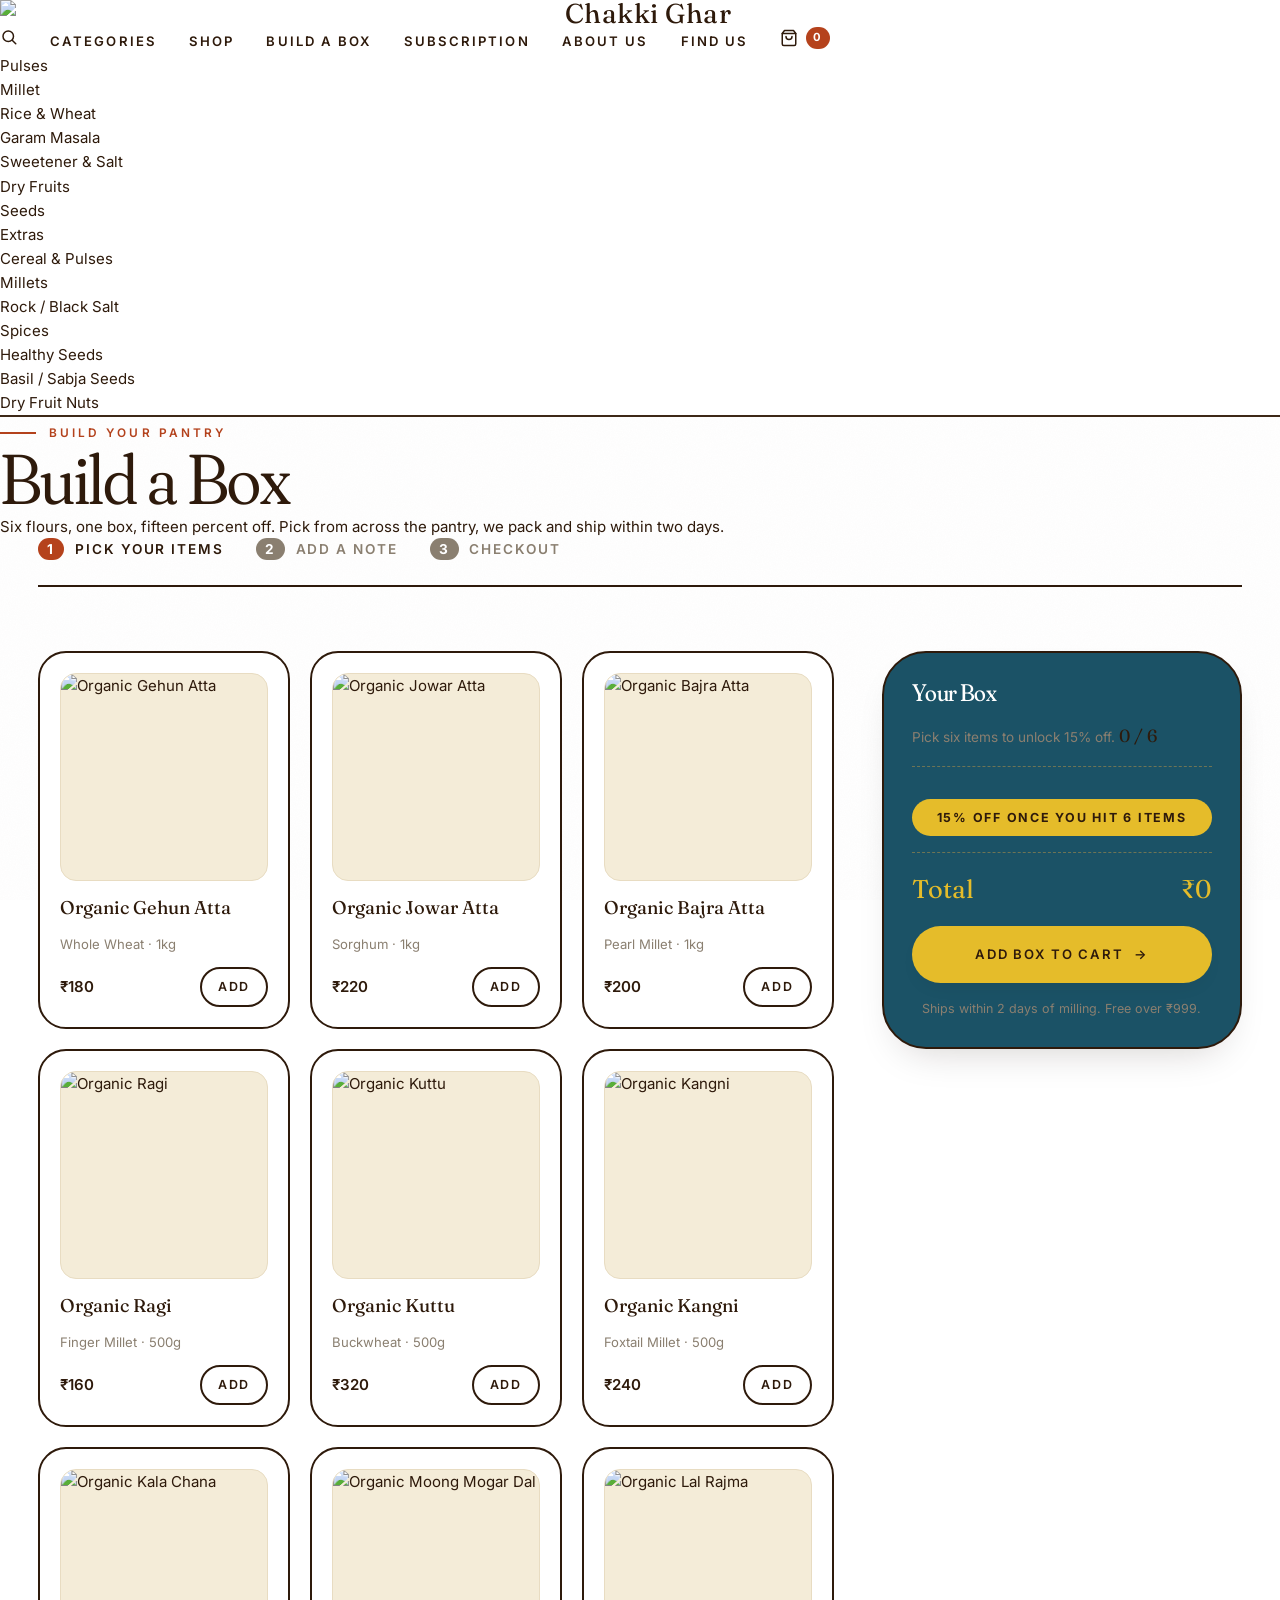
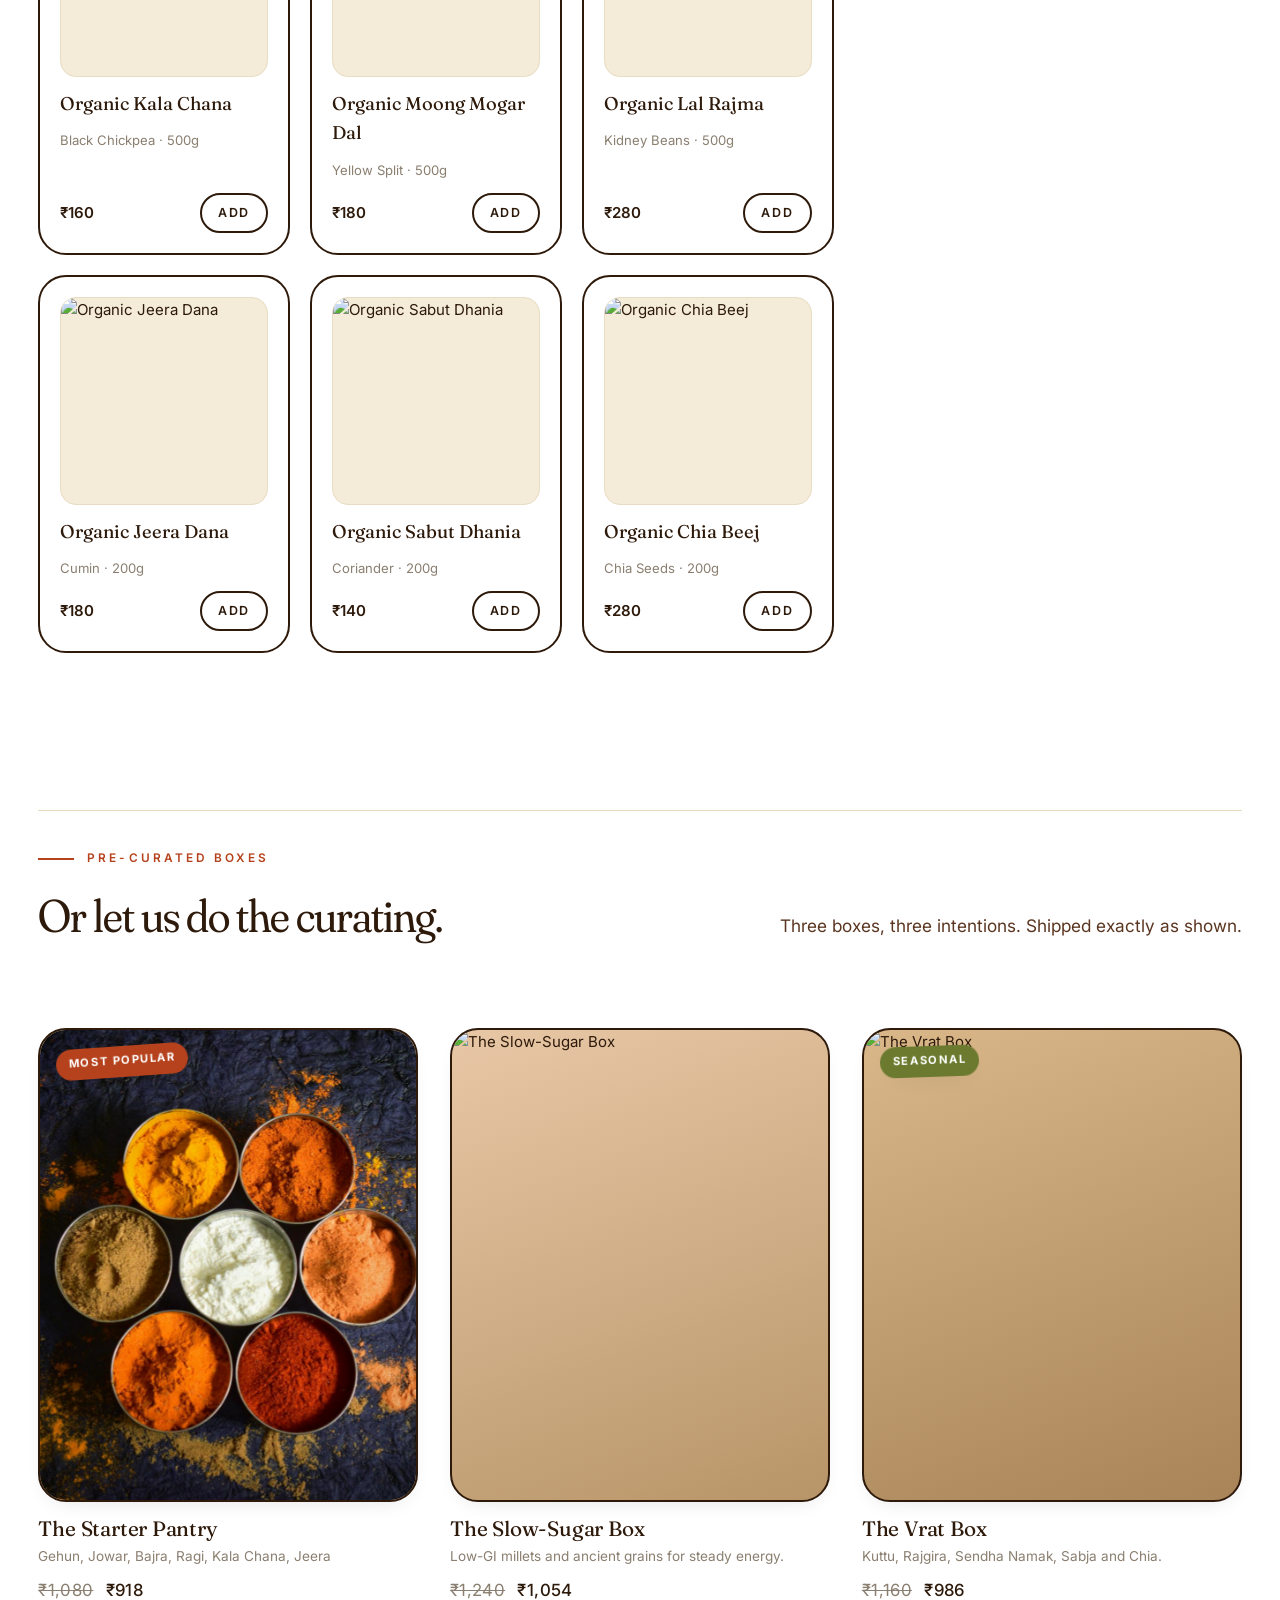
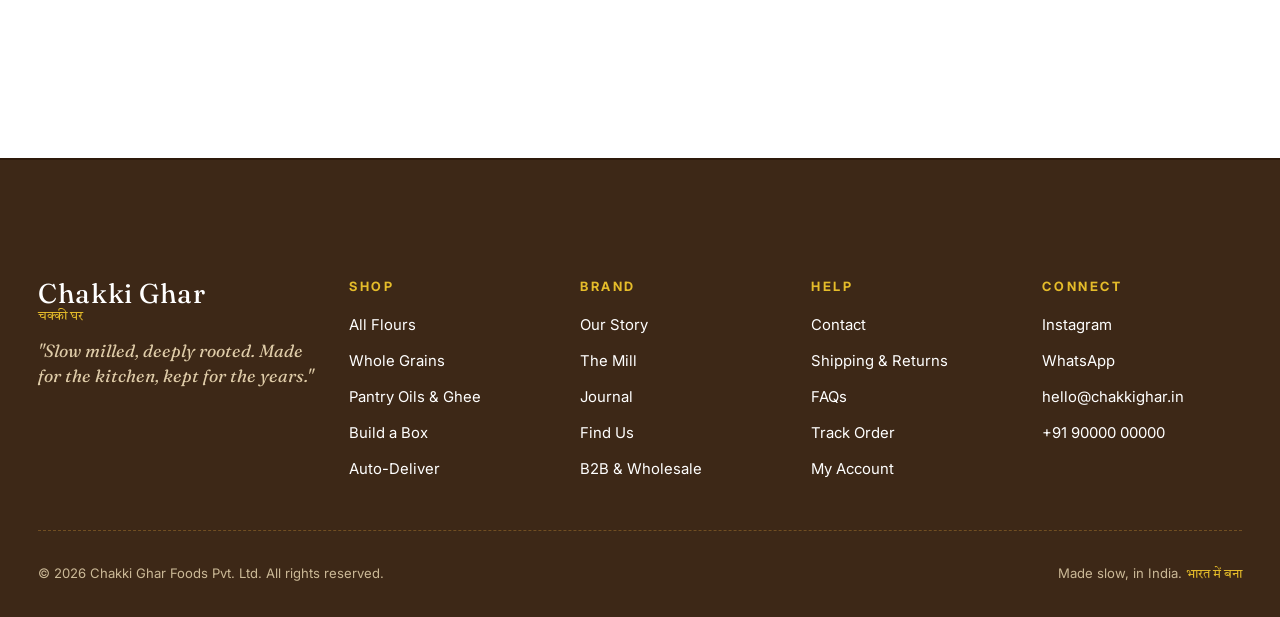
==== commit 42decc1e: "Add files via upload" ====
--- a/bundles.html
+++ b/bundles.html
@@ -12,22 +12,51 @@
 </head>
 <body>
 
-  <div class="top-bar">Free shipping across India on orders above ₹999 · <a href="subscribe.html">Auto-deliver and save 15%</a></div>
-
   <header class="site-header">
-    <nav class="nav">
-      <ul class="nav-links left">
-        <li><a href="shop.html">Shop</a></li>
-        <li><a href="bundles.html">Build a Box</a></li>
-        <li><a href="subscribe.html">Subscribe</a></li>
+    <nav class="nav-primary" aria-label="Primary">
+      <a href="index.html" class="logo logo-image"><img src="assets/images/logo.png" alt="Chakki Ghar" /></a>
+      <ul class="nav-links">
+        <li class="nav-icon-item">
+          <button class="icon-btn search-btn" aria-label="Search">
+            <svg width="18" height="18" viewBox="0 0 24 24" fill="none" stroke="currentColor" stroke-width="2" stroke-linecap="round" stroke-linejoin="round"><circle cx="11" cy="11" r="7"/><line x1="21" y1="21" x2="16.65" y2="16.65"/></svg>
+          </button>
+        </li>
+        <li class="nav-text-item"><a href="shop.html">Categories</a></li>
+        <li class="nav-text-item"><a href="shop.html">Shop</a></li>
+        <li class="nav-text-item"><a href="bundles.html">Build a Box</a></li>
+        <li class="nav-text-item"><a href="subscribe.html">Subscription</a></li>
+        <li class="nav-text-item"><a href="story.html">About Us</a></li>
+        <li class="nav-text-item"><a href="locator.html">Find Us</a></li>
+        <li class="nav-icon-item">
+          <button class="icon-btn cart-btn" aria-label="Open cart">
+            <svg width="18" height="18" viewBox="0 0 24 24" fill="none" stroke="currentColor" stroke-width="2" stroke-linecap="round" stroke-linejoin="round"><path d="M6 2L3 6v14a2 2 0 0 0 2 2h14a2 2 0 0 0 2-2V6l-3-4z"/><line x1="3" y1="6" x2="21" y2="6"/><path d="M16 10a4 4 0 0 1-8 0"/></svg>
+            <span class="cart-count">0</span>
+          </button>
+        </li>
+        <li class="nav-icon-item nav-mobile-toggle">
+          <button class="mobile-toggle" id="menuToggle" aria-label="Open menu">
+            <span></span><span></span><span></span>
+          </button>
+        </li>
       </ul>
-      <a href="index.html" class="logo">Chakki Ghar<span class="sub deva">चक्की घर</span></a>
-      <ul class="nav-links right">
-        <li><a href="story.html">Story</a></li>
-        <li><a href="journal.html">Journal</a></li>
-        <li><a href="locator.html">Find Us</a></li>
-        <li><button class="icon-btn"><span class="nav-text">Cart</span><span class="cart-count">0</span></button></li>
-        <li><button class="mobile-toggle" id="menuToggle"><span></span><span></span><span></span></button></li>
+    </nav>
+    <nav class="nav-categories" aria-label="Product categories">
+      <ul class="category-strip">
+        <li><a href="shop.html?cat=pulses">Pulses</a></li>
+        <li><a href="shop.html?cat=millet">Millet</a></li>
+        <li><a href="shop.html?cat=rice-wheat">Rice &amp; Wheat</a></li>
+        <li><a href="shop.html?cat=garam-masala">Garam Masala</a></li>
+        <li><a href="shop.html?cat=sweetener-salt">Sweetener &amp; Salt</a></li>
+        <li><a href="shop.html?cat=dry-fruits">Dry Fruits</a></li>
+        <li><a href="shop.html?cat=seeds">Seeds</a></li>
+        <li><a href="shop.html?cat=extras">Extras</a></li>
+        <li><a href="shop.html?cat=cereal-pulses">Cereal &amp; Pulses</a></li>
+        <li><a href="shop.html?cat=millets">Millets</a></li>
+        <li><a href="shop.html?cat=rock-black-salt">Rock / Black Salt</a></li>
+        <li><a href="shop.html?cat=spices">Spices</a></li>
+        <li><a href="shop.html?cat=healthy-seeds">Healthy Seeds</a></li>
+        <li><a href="shop.html?cat=basil-sabja">Basil / Sabja Seeds</a></li>
+        <li><a href="shop.html?cat=dry-fruit-nuts">Dry Fruit Nuts</a></li>
       </ul>
     </nav>
   </header>
@@ -38,59 +67,15 @@
     <a href="story.html">Story</a><a href="journal.html">Journal</a><a href="locator.html">Find Us</a>
   </nav>
 
-  <!-- HERO -->
-  <section class="container bundle-hero">
-    <div class="reveal">
+  <!-- BANNER -->
+  <section class="page-banner" style="background-image: url('assets/images/stock/bundles-banner.jpg'); background-position: center top;">
+    <div class="page-banner-content">
       <span class="eyebrow">Build Your Pantry</span>
-      <h1 style="margin-top: 1rem;">Six flours, one box, fifteen percent off.</h1>
-      <p class="lede" style="margin-bottom: 1.5rem;">Curate a box that matches your kitchen, not someone else's. Pick six items from across the pantry and we will pack, label and ship within two days of your order.</p>
-      <ul style="list-style: none; display: flex; flex-direction: column; gap: 0.6rem; margin: 1.5rem 0; color: var(--ink-soft);">
-        <li>→ Save 15% on a six-item box.</li>
-        <li>→ Free shipping anywhere in India.</li>
-        <li>→ Includes a recipe card and a milled-on-date label.</li>
-        <li>→ Add a handwritten note for ₹0 extra.</li>
-      </ul>
-    </div>
-    <div class="image reveal">
-      <img src="assets/images/stock/spices-flatlay.jpg" alt="Editorial flatlay of pantry jars and spices" />
+      <h1>Build a Box</h1>
+      <p>Six flours, one box, fifteen percent off. Pick from across the pantry, we pack and ship within two days.</p>
     </div>
   </section>
 
-  <!-- PRESET BOXES -->
-  <section class="section-tight">
-    <div class="container">
-      <div class="section-head reveal">
-        <div><span class="eyebrow">Pre-Curated Boxes</span><h2>Or let us do the curating.</h2></div>
-        <p class="lede">Three boxes, three intentions. Shipped exactly as shown.</p>
-      </div>
-      <div class="product-grid" style="grid-template-columns: repeat(3, 1fr);">
-        <a href="#" class="product-card reveal">
-          <div class="media"><div class="img-placeholder">Starter Pantry</div><div class="badge">Most Popular</div></div>
-          <div class="info">
-            <span class="name">The Starter Pantry</span>
-            <span class="meta">Khapli, Bajra, Ragi, Jowar, Multigrain, House Ghee</span>
-            <span class="price"><s>₹1,940</s> ₹1,649</span>
-          </div>
-        </a>
-        <a href="#" class="product-card reveal">
-          <div class="media"><div class="img-placeholder">Diabetic-Friendly Box</div></div>
-          <div class="info">
-            <span class="name">The Slow-Sugar Box</span>
-            <span class="meta">Low-GI millets and ancient grains for steady energy.</span>
-            <span class="price"><s>₹1,780</s> ₹1,513</span>
-          </div>
-        </a>
-        <a href="#" class="product-card reveal">
-          <div class="media"><div class="img-placeholder">Vrat Box</div><div class="badge">Seasonal</div></div>
-          <div class="info">
-            <span class="name">The Vrat Box</span>
-            <span class="meta">Kuttu, Singhara, Sama, Sendha namak, and ghee.</span>
-            <span class="price"><s>₹1,620</s> ₹1,377</span>
-          </div>
-        </a>
-      </div>
-    </div>
-  </section>
 
   <!-- BUILDER -->
   <section class="container">
@@ -103,76 +88,76 @@
     <div class="bundle-builder">
       <div>
         <div class="builder-grid reveal">
+          <div class="b-card" data-price="180">
+            <div class="media"><img src="assets/images/products/wheat-flour.jpg" alt="Organic Gehun Atta" loading="lazy" /></div>
+            <span class="name">Organic Gehun Atta</span>
+            <span class="meta">Whole Wheat · 1kg</span>
+            <div class="add"><span class="price">₹180</span><button>Add</button></div>
+          </div>
+          <div class="b-card" data-price="220">
+            <div class="media"><img src="assets/images/products/jowar.jpg" alt="Organic Jowar Atta" loading="lazy" /></div>
+            <span class="name">Organic Jowar Atta</span>
+            <span class="meta">Sorghum · 1kg</span>
+            <div class="add"><span class="price">₹220</span><button>Add</button></div>
+          </div>
+          <div class="b-card" data-price="200">
+            <div class="media"><img src="assets/images/products/bajra.jpg" alt="Organic Bajra Atta" loading="lazy" /></div>
+            <span class="name">Organic Bajra Atta</span>
+            <span class="meta">Pearl Millet · 1kg</span>
+            <div class="add"><span class="price">₹200</span><button>Add</button></div>
+          </div>
+          <div class="b-card" data-price="160">
+            <div class="media"><img src="assets/images/products/ragi.jpg" alt="Organic Ragi" loading="lazy" /></div>
+            <span class="name">Organic Ragi</span>
+            <span class="meta">Finger Millet · 500g</span>
+            <div class="add"><span class="price">₹160</span><button>Add</button></div>
+          </div>
           <div class="b-card" data-price="320">
-            <div class="media"><div class="img-placeholder" style="position:absolute;inset:0;display:grid;place-items:center;background:linear-gradient(160deg, #E8D5B0, #C9A77C);font-size:0.75rem;color:var(--ink);">Khapli Atta</div></div>
-            <span class="name">Khapli Wheat Atta</span>
-            <span class="meta">1kg · Madhya Pradesh</span>
+            <div class="media"><img src="assets/images/products/buckwheat.jpg" alt="Organic Kuttu" loading="lazy" /></div>
+            <span class="name">Organic Kuttu</span>
+            <span class="meta">Buckwheat · 500g</span>
             <div class="add"><span class="price">₹320</span><button>Add</button></div>
           </div>
+          <div class="b-card" data-price="240">
+            <div class="media"><img src="assets/images/products/foxtail-millet.jpg" alt="Organic Kangni" loading="lazy" /></div>
+            <span class="name">Organic Kangni</span>
+            <span class="meta">Foxtail Millet · 500g</span>
+            <div class="add"><span class="price">₹240</span><button>Add</button></div>
+          </div>
+          <div class="b-card" data-price="160">
+            <div class="media"><img src="assets/images/products/kala-chana.jpg" alt="Organic Kala Chana" loading="lazy" /></div>
+            <span class="name">Organic Kala Chana</span>
+            <span class="meta">Black Chickpea · 500g</span>
+            <div class="add"><span class="price">₹160</span><button>Add</button></div>
+          </div>
           <div class="b-card" data-price="180">
-            <div class="media"><div class="img-placeholder" style="position:absolute;inset:0;display:grid;place-items:center;background:linear-gradient(160deg, #C9BFA8, #837A65);font-size:0.75rem;color:var(--paper);">Bajra Flour</div></div>
-            <span class="name">Bajra Flour</span>
-            <span class="meta">500g · Bikaner</span>
+            <div class="media"><img src="assets/images/products/moong-yellow.jpg" alt="Organic Moong Mogar Dal" loading="lazy" /></div>
+            <span class="name">Organic Moong Mogar Dal</span>
+            <span class="meta">Yellow Split · 500g</span>
             <div class="add"><span class="price">₹180</span><button>Add</button></div>
           </div>
-          <div class="b-card" data-price="260">
-            <div class="media"><div class="img-placeholder" style="position:absolute;inset:0;display:grid;place-items:center;background:linear-gradient(160deg, #8B6B4A, #5A4128);font-size:0.75rem;color:var(--paper);">Ragi Atta</div></div>
-            <span class="name">Ragi Atta</span>
-            <span class="meta">1kg · Karnataka</span>
-            <div class="add"><span class="price">₹260</span><button>Add</button></div>
-          </div>
-          <div class="b-card" data-price="240">
-            <div class="media"><div class="img-placeholder" style="position:absolute;inset:0;display:grid;place-items:center;background:linear-gradient(160deg, #E5D9BC, #C0A974);font-size:0.75rem;color:var(--ink);">Jowar Atta</div></div>
-            <span class="name">Jowar Atta</span>
-            <span class="meta">1kg · Maharashtra</span>
-            <div class="add"><span class="price">₹240</span><button>Add</button></div>
-          </div>
-          <div class="b-card" data-price="220">
-            <div class="media"><div class="img-placeholder" style="position:absolute;inset:0;display:grid;place-items:center;background:linear-gradient(160deg, #D9C684, #A98F3F);font-size:0.75rem;color:var(--ink);">Foxtail Millet</div></div>
-            <span class="name">Whole Foxtail Millet</span>
-            <span class="meta">500g · Tamil Nadu</span>
-            <div class="add"><span class="price">₹220</span><button>Add</button></div>
-          </div>
-          <div class="b-card" data-price="290">
-            <div class="media"><div class="img-placeholder" style="position:absolute;inset:0;display:grid;place-items:center;background:linear-gradient(160deg, #B6A07E, #806A4A);font-size:0.75rem;color:var(--paper);">Kuttu Atta</div></div>
-            <span class="name">Kuttu Atta</span>
-            <span class="meta">500g · Vrat-friendly</span>
-            <div class="add"><span class="price">₹290</span><button>Add</button></div>
-          </div>
-          <div class="b-card" data-price="360">
-            <div class="media"><div class="img-placeholder" style="position:absolute;inset:0;display:grid;place-items:center;background:linear-gradient(160deg, #C7A875, #8F7138);font-size:0.75rem;color:var(--paper);">Multigrain</div></div>
-            <span class="name">House Multigrain</span>
-            <span class="meta">1kg · 7 grains</span>
-            <div class="add"><span class="price">₹360</span><button>Add</button></div>
-          </div>
-          <div class="b-card" data-price="920">
-            <div class="media"><div class="img-placeholder" style="position:absolute;inset:0;display:grid;place-items:center;background:linear-gradient(160deg, #E8C77A, #C39426);font-size:0.75rem;color:var(--ink);">A2 Bilona Ghee</div></div>
-            <span class="name">A2 Bilona Ghee</span>
-            <span class="meta">500ml · Cultured</span>
-            <div class="add"><span class="price">₹920</span><button>Add</button></div>
-          </div>
-          <div class="b-card" data-price="420">
-            <div class="media"><div class="img-placeholder" style="position:absolute;inset:0;display:grid;place-items:center;background:linear-gradient(160deg, #4A3B33, #1F1612);font-size:0.75rem;color:var(--paper);">Black Rice</div></div>
-            <span class="name">Manipuri Black Rice</span>
-            <span class="meta">500g · Heirloom</span>
-            <div class="add"><span class="price">₹420</span><button>Add</button></div>
-          </div>
-          <div class="b-card" data-price="160">
-            <div class="media"><div class="img-placeholder" style="position:absolute;inset:0;display:grid;place-items:center;background:linear-gradient(160deg, #5A4128, #2F2014);font-size:0.75rem;color:var(--paper);">Kala Chana</div></div>
-            <span class="name">Whole Kala Chana</span>
-            <span class="meta">500g · Desi</span>
-            <div class="add"><span class="price">₹160</span><button>Add</button></div>
-          </div>
-          <div class="b-card" data-price="480">
-            <div class="media"><div class="img-placeholder" style="position:absolute;inset:0;display:grid;place-items:center;background:linear-gradient(160deg, #D49B25, #966A0F);font-size:0.75rem;color:var(--paper);">Mustard Oil</div></div>
-            <span class="name">Kachi Ghani Mustard Oil</span>
-            <span class="meta">1L · Wood-pressed</span>
-            <div class="add"><span class="price">₹480</span><button>Add</button></div>
-          </div>
           <div class="b-card" data-price="280">
-            <div class="media"><div class="img-placeholder" style="position:absolute;inset:0;display:grid;place-items:center;background:linear-gradient(160deg, #ECDFC2, #C8B58A);font-size:0.75rem;color:var(--ink);">Hand-Pounded Rice</div></div>
-            <span class="name">Hand-Pounded Sona Masuri</span>
-            <span class="meta">1kg · Semi-polished</span>
+            <div class="media"><img src="assets/images/products/rajma.jpg" alt="Organic Lal Rajma" loading="lazy" /></div>
+            <span class="name">Organic Lal Rajma</span>
+            <span class="meta">Kidney Beans · 500g</span>
+            <div class="add"><span class="price">₹280</span><button>Add</button></div>
+          </div>
+          <div class="b-card" data-price="180">
+            <div class="media"><img src="assets/images/products/cumin.jpg" alt="Organic Jeera Dana" loading="lazy" /></div>
+            <span class="name">Organic Jeera Dana</span>
+            <span class="meta">Cumin · 200g</span>
+            <div class="add"><span class="price">₹180</span><button>Add</button></div>
+          </div>
+          <div class="b-card" data-price="140">
+            <div class="media"><img src="assets/images/products/coriander.jpg" alt="Organic Sabut Dhania" loading="lazy" /></div>
+            <span class="name">Organic Sabut Dhania</span>
+            <span class="meta">Coriander · 200g</span>
+            <div class="add"><span class="price">₹140</span><button>Add</button></div>
+          </div>
+          <div class="b-card" data-price="280">
+            <div class="media"><img src="assets/images/products/chia.jpg" alt="Organic Chia Beej" loading="lazy" /></div>
+            <span class="name">Organic Chia Beej</span>
+            <span class="meta">Chia Seeds · 200g</span>
             <div class="add"><span class="price">₹280</span><button>Add</button></div>
           </div>
         </div>
@@ -196,17 +181,46 @@
     </div>
   </section>
 
+  <!-- PRESET BOXES -->
   <section class="section-tight">
     <div class="container">
-      <div class="cta-strip reveal">
-        <div>
-          <span class="eyebrow" style="color: var(--turmeric);">Make it a Habit</span>
-          <h2 style="margin-top: 1rem;">Want this box every <em>month</em>?</h2>
-          <p>Turn any box into a subscription and get another 15% off on top, plus priority milling and free shipping every time.</p>
-        </div>
-        <div class="actions">
-          <a href="subscribe.html" class="btn btn-primary">Subscribe to a Box <span class="arrow">→</span></a>
-        </div>
+      <div class="section-head reveal">
+        <div><span class="eyebrow">Pre-Curated Boxes</span><h2>Or let us do the curating.</h2></div>
+        <p class="lede">Three boxes, three intentions. Shipped exactly as shown.</p>
+      </div>
+      <div class="product-grid" style="grid-template-columns: repeat(3, 1fr);">
+        <a href="#" class="product-card reveal">
+          <div class="media">
+            <img src="assets/images/stock/spices-flatlay.jpg" alt="The Starter Pantry box" loading="lazy" />
+            <div class="badge">Most Popular</div>
+          </div>
+          <div class="info">
+            <span class="name">The Starter Pantry</span>
+            <span class="meta">Gehun, Jowar, Bajra, Ragi, Kala Chana, Jeera</span>
+            <span class="price"><s>₹1,080</s> ₹918</span>
+          </div>
+        </a>
+        <a href="#" class="product-card reveal">
+          <div class="media">
+            <img src="assets/images/products/foxtail-millet.jpg" alt="The Slow-Sugar Box" loading="lazy" />
+          </div>
+          <div class="info">
+            <span class="name">The Slow-Sugar Box</span>
+            <span class="meta">Low-GI millets and ancient grains for steady energy.</span>
+            <span class="price"><s>₹1,240</s> ₹1,054</span>
+          </div>
+        </a>
+        <a href="#" class="product-card reveal">
+          <div class="media">
+            <img src="assets/images/products/buckwheat.jpg" alt="The Vrat Box" loading="lazy" />
+            <div class="badge">Seasonal</div>
+          </div>
+          <div class="info">
+            <span class="name">The Vrat Box</span>
+            <span class="meta">Kuttu, Rajgira, Sendha Namak, Sabja and Chia.</span>
+            <span class="price"><s>₹1,160</s> ₹986</span>
+          </div>
+        </a>
       </div>
     </div>
   </section>
